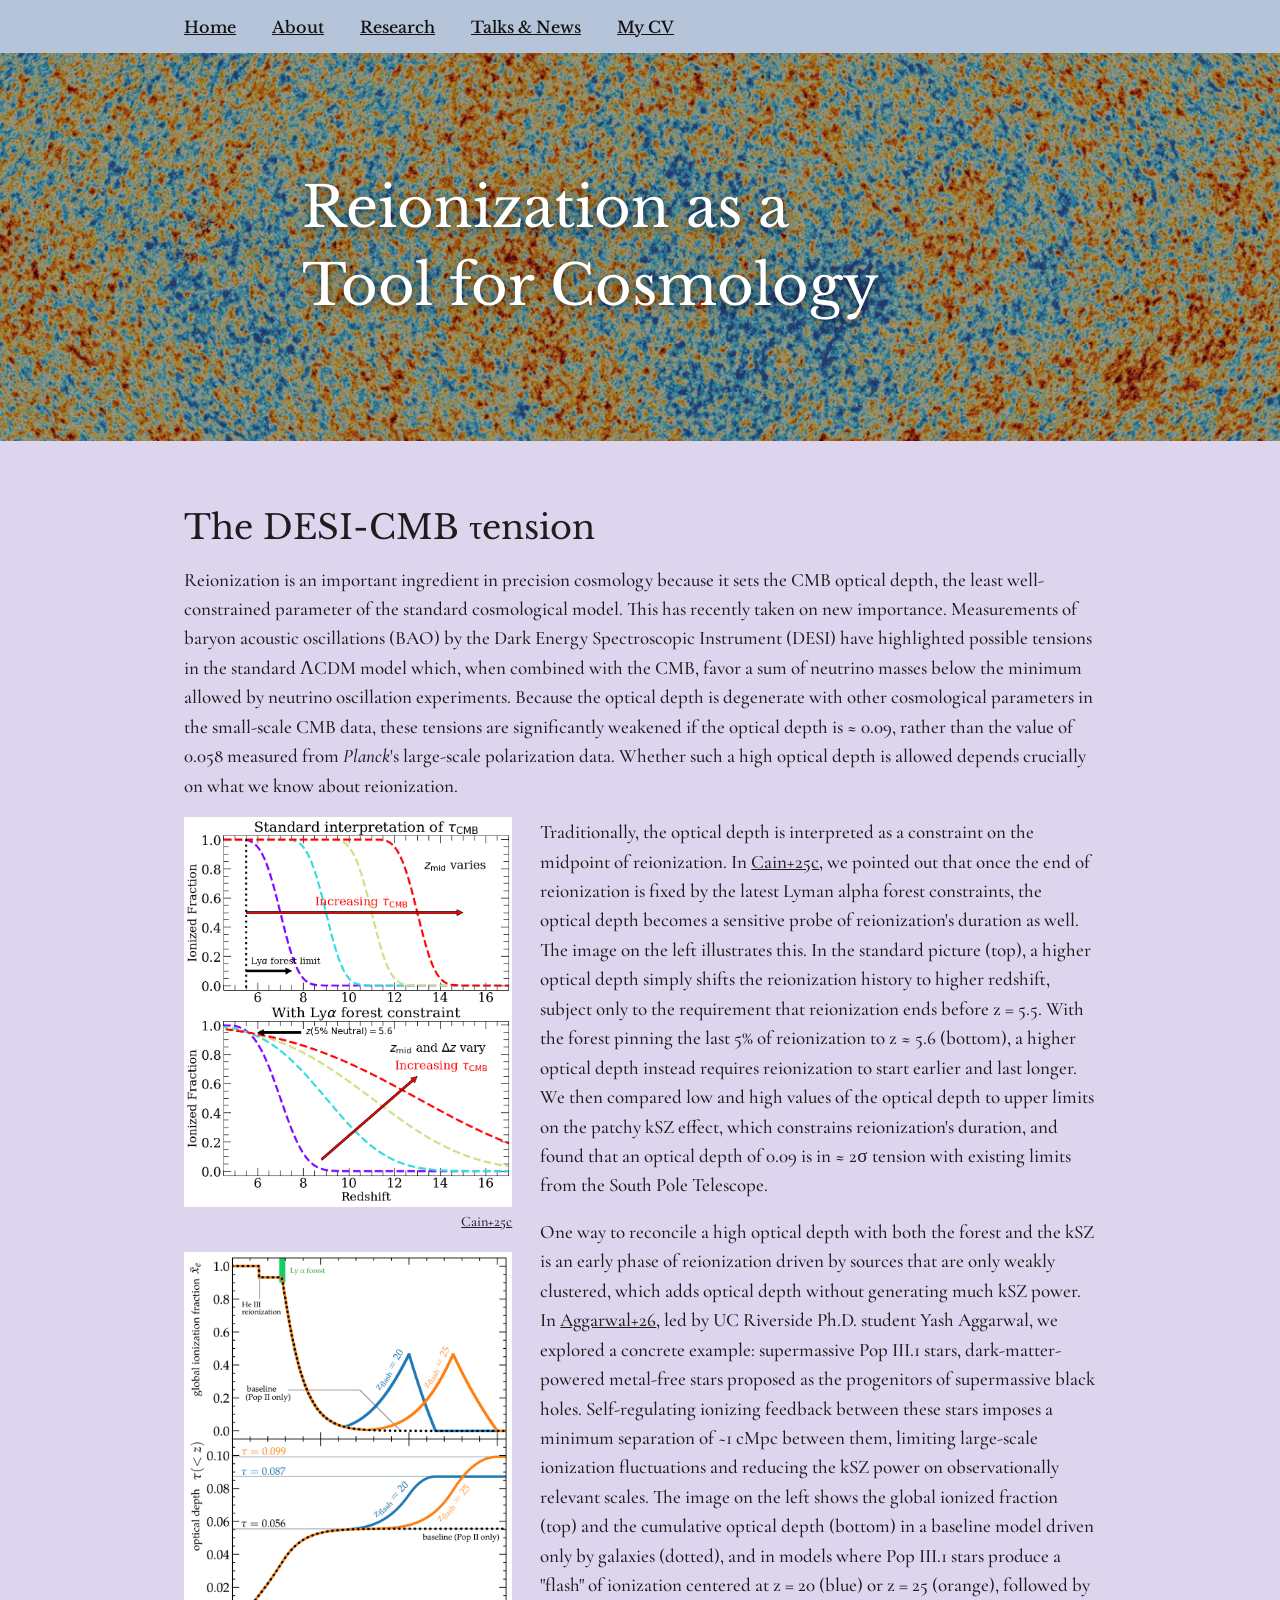
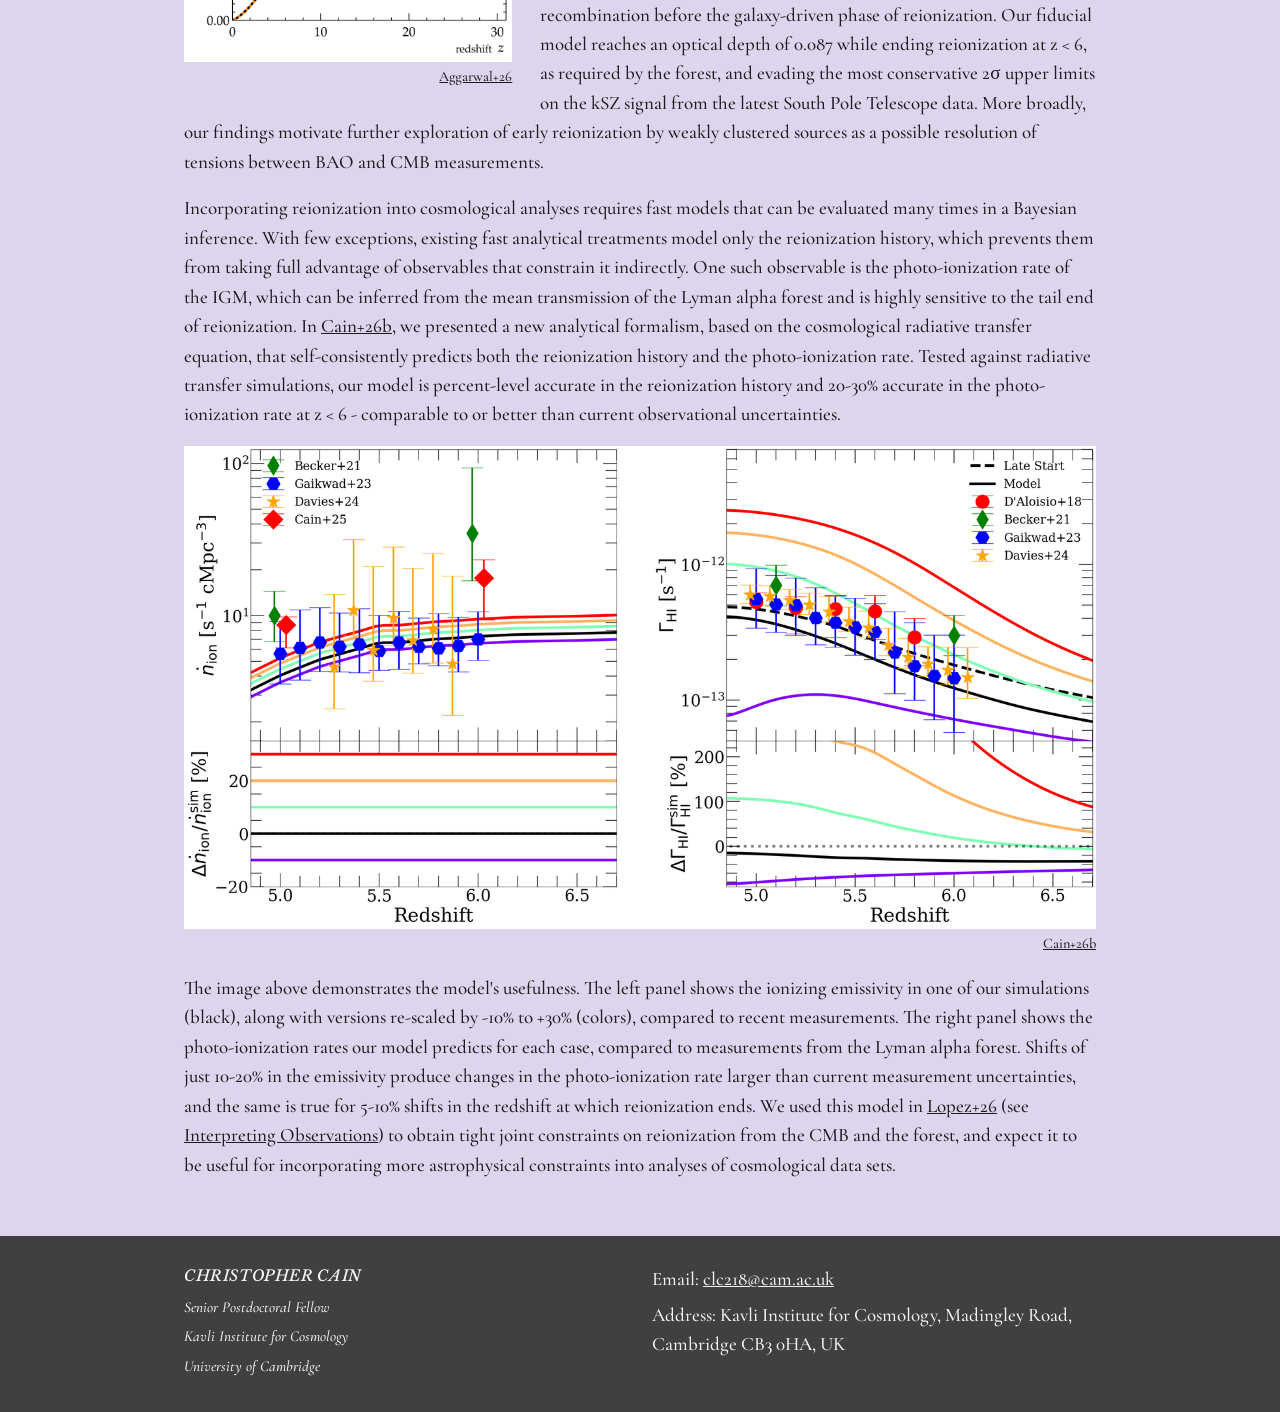
==== cosmology.html @ c652d0ea "Move cosmology research to its own page Adds cosmology.html ("Reionization as a Tool for Cosmology")" ====
<!doctype html>
<html lang="en">
<head>
  <meta charset="utf-8">
  <meta name="viewport" content="width=device-width, initial-scale=1">
  <title>Reionization and Cosmology | Christopher Cain</title>
  <meta name="description" content="Reionization as a tool for cosmology: the CMB optical depth, the DESI-CMB tension, and fast models of reionization for cosmological inference.">
  <link rel="preconnect" href="https://fonts.googleapis.com">
  <link rel="preconnect" href="https://fonts.gstatic.com" crossorigin>
  <link href="https://fonts.googleapis.com/css2?family=Cormorant+Garamond:ital,wght@0,400;0,500;0,700;1,400;1,500&family=Libre+Baskerville:ital@0;1&display=swap" rel="stylesheet">
  <link rel="stylesheet" href="css/style.css">
</head>
<body>

  <!-- ===== Menu bar (same on every page; edit all four files if you change it) ===== -->
  <nav class="site-nav">
    <ul>
      <li><a href="index.html">Home</a></li>
      <li><a href="index.html#about">About</a></li>
      <li><a href="index.html#research">Research</a></li>
      <li><a href="index.html#talks">Talks &amp; News</a></li>
      <li><a href="files/CV.pdf">My CV</a></li>
    </ul>
  </nav>

  <header class="banner dark banner-cosmo">
    <div class="container">
      <h1>Reionization as a<br> Tool for Cosmology</h1>
    </div>
  </header>

  <main class="bg-cosmo">

    <section>
      <div class="container">
        <h1>The DESI-CMB &tau;ension</h1>
        <p>Reionization is an important ingredient in precision cosmology because it sets the CMB optical depth, the least well-constrained parameter of the standard cosmological model. This has recently taken on new importance. Measurements of baryon acoustic oscillations (BAO) by the Dark Energy Spectroscopic Instrument (DESI) have highlighted possible tensions in the standard &Lambda;CDM model which, when combined with the CMB, favor a sum of neutrino masses below the minimum allowed by neutrino oscillation experiments. Because the optical depth is degenerate with other cosmological parameters in the small-scale CMB data, these tensions are significantly weakened if the optical depth is &approx; 0.09, rather than the value of 0.058 measured from <i>Planck</i>'s large-scale polarization data. Whether such a high optical depth is allowed depends crucially on what we know about reionization.</p>
        <figure class="left small" style="clear: left;">
          <a href="images/tau_interpretation_cain25c.png"><img src="images/tau_interpretation_cain25c.png" alt="Illustration of reionization histories with increasing optical depth, with and without a Lyman alpha forest constraint on the end of reionization"></a>
          <figcaption><a href="https://arxiv.org/abs/2505.15899">Cain+25c</a></figcaption>
        </figure>
        <p>Traditionally, the optical depth is interpreted as a constraint on the midpoint of reionization. In <a href="https://arxiv.org/abs/2505.15899">Cain+25c</a>, we pointed out that once the end of reionization is fixed by the latest Lyman alpha forest constraints, the optical depth becomes a sensitive probe of reionization's duration as well. The image on the left illustrates this. In the standard picture (top), a higher optical depth simply shifts the reionization history to higher redshift, subject only to the requirement that reionization ends before z = 5.5. With the forest pinning the last 5% of reionization to z &approx; 5.6 (bottom), a higher optical depth instead requires reionization to start earlier and last longer. We then compared low and high values of the optical depth to upper limits on the patchy kSZ effect, which constrains reionization's duration, and found that an optical depth of 0.09 is in &approx; 2&sigma; tension with existing limits from the South Pole Telescope.</p>

        <figure class="left small" style="clear: left;">
          <a href="images/popIII_flash_history_aggarwal26.png"><img src="images/popIII_flash_history_aggarwal26.png" alt="Reionization histories and cumulative optical depth with and without an early Pop III.1 flash ionization phase"></a>
          <figcaption><a href="https://arxiv.org/abs/2606.19459">Aggarwal+26</a></figcaption>
        </figure>
        <p>One way to reconcile a high optical depth with both the forest and the kSZ is an early phase of reionization driven by sources that are only weakly clustered, which adds optical depth without generating much kSZ power. In <a href="https://arxiv.org/abs/2606.19459">Aggarwal+26</a>, led by UC Riverside Ph.D. student Yash Aggarwal, we explored a concrete example: supermassive Pop III.1 stars, dark-matter-powered metal-free stars proposed as the progenitors of supermassive black holes. Self-regulating ionizing feedback between these stars imposes a minimum separation of ~1 cMpc between them, limiting large-scale ionization fluctuations and reducing the kSZ power on observationally relevant scales. The image on the left shows the global ionized fraction (top) and the cumulative optical depth (bottom) in a baseline model driven only by galaxies (dotted), and in models where Pop III.1 stars produce a "flash" of ionization centered at z = 20 (blue) or z = 25 (orange), followed by recombination before the galaxy-driven phase of reionization. Our fiducial model reaches an optical depth of 0.087 while ending reionization at z &lt; 6, as required by the forest, and evading the most conservative 2&sigma; upper limits on the kSZ signal from the latest South Pole Telescope data. More broadly, our findings motivate further exploration of early reionization by weakly clustered sources as a possible resolution of tensions between BAO and CMB measurements.</p>

        <p style="clear: left;">Incorporating reionization into cosmological analyses requires fast models that can be evaluated many times in a Bayesian inference. With few exceptions, existing fast analytical treatments model only the reionization history, which prevents them from taking full advantage of observables that constrain it indirectly. One such observable is the photo-ionization rate of the IGM, which can be inferred from the mean transmission of the Lyman alpha forest and is highly sensitive to the tail end of reionization. In <a href="https://arxiv.org/abs/2606.19449">Cain+26b</a>, we presented a new analytical formalism, based on the cosmological radiative transfer equation, that self-consistently predicts both the reionization history and the photo-ionization rate. Tested against radiative transfer simulations, our model is percent-level accurate in the reionization history and 20-30% accurate in the photo-ionization rate at z &lt; 6 - comparable to or better than current observational uncertainties.</p>
        <figure class="wide">
          <a href="images/gamma_sensitivity_cain26b.png"><img src="images/gamma_sensitivity_cain26b.png" alt="Ionizing emissivity re-scalings and the corresponding photo-ionization rates predicted by the analytical model, compared to measurements"></a>
          <figcaption><a href="https://arxiv.org/abs/2606.19449">Cain+26b</a></figcaption>
        </figure>
        <p>The image above demonstrates the model's usefulness. The left panel shows the ionizing emissivity in one of our simulations (black), along with versions re-scaled by -10% to +30% (colors), compared to recent measurements. The right panel shows the photo-ionization rates our model predicts for each case, compared to measurements from the Lyman alpha forest. Shifts of just 10-20% in the emissivity produce changes in the photo-ionization rate larger than current measurement uncertainties, and the same is true for 5-10% shifts in the redshift at which reionization ends. We used this model in <a href="https://arxiv.org/abs/2610.28765">Lopez+26</a> (see <a href="interpreting-observations.html">Interpreting Observations</a>) to obtain tight joint constraints on reionization from the CMB and the forest, and expect it to be useful for incorporating more astrophysical constraints into analyses of cosmological data sets.</p>
      </div>
    </section>

  </main>

  <!-- ===== Footer (same on every page) ===== -->
  <footer class="site-footer">
    <div class="container">
      <div class="affil">
        <p class="name">CHRISTOPHER CAIN</p>
        <p>Senior Postdoctoral Fellow</p>
        <p>Kavli Institute for Cosmology</p>
        <p>University of Cambridge</p>
      </div>
      <div>
        <p>Email: <a href="mailto:clc218@cam.ac.uk">clc218@cam.ac.uk</a></p>
        <p>Address: Kavli Institute for Cosmology, Madingley Road, Cambridge CB3 0HA, UK</p>
      </div>
    </div>
  </footer>

</body>
</html>
---- css/style.css ----
/* ==========================================================================
   Christopher Cain — personal website stylesheet
   Colors and fonts approximate the earlier Wix site.
   To change a page's background color, edit the variables just below.
   ========================================================================== */

:root {
  --nav-bg:        #b5c4d8;  /* light blue menu bar */
  --hero-box:      rgba(198, 135, 38, 0.88); /* gold box on home banner */
  --about-bg:      #d5d4d3;  /* grey */
  --research-bg:   #ffcb81;  /* orange */
  --talks-bg:      #ecdb78;  /* yellow */
  --footer-bg:     #404040;  /* dark grey */
  --flexrt-bg:     #cecece;
  --igm-bg:        #e9c58c;
  --obs-bg:        #c8e5f0;
  --cosmo-bg:      #ddd5ee;  /* lavender */

  --text:          #1d1d1d;
  --footer-text:   #f2f2f2;
  --link:          #1d1d1d;
  --link-hover:    #7a3e00;

  --serif-body:    "Cormorant Garamond", Garamond, "Times New Roman", serif;
  --serif-head:    "Libre Baskerville", Baskerville, Georgia, serif;

  --content-width: 960px;
}

* { box-sizing: border-box; }

html { scroll-behavior: smooth; scroll-padding-top: 60px; }

body {
  margin: 0;
  background: #ffffff;
  color: var(--text);
  font-family: var(--serif-body);
  font-size: 19px;
  font-weight: 500;
  line-height: 1.55;
}

img { max-width: 100%; height: auto; display: block; }

a { color: var(--link); }
a:hover { color: var(--link-hover); }

h1, h2, h3, h4 {
  font-family: var(--serif-head);
  font-weight: 400;
  line-height: 1.25;
  margin: 1.2em 0 0.5em;
}
h1 { font-size: 2.1rem; }
h2 { font-size: 1.75rem; }
h3 { font-size: 1.3rem; }

p { margin: 0 0 0.9em; }

/* Centered column that holds the content of every section */
.container {
  max-width: var(--content-width);
  margin: 0 auto;
  padding: 0 24px;
}

section { padding: 24px 0 40px; }
section::after { content: ""; display: table; clear: both; }  /* contain floated figures */

/* ---------- Navigation bar ---------- */
.site-nav {
  position: sticky;
  top: 0;
  z-index: 10;
  background: var(--nav-bg);
}
.site-nav ul {
  list-style: none;
  margin: 0 auto;
  padding: 12px 24px;
  max-width: var(--content-width);
  display: flex;
  flex-wrap: wrap;
  gap: 8px 36px;
}
.site-nav a {
  font-family: var(--serif-head);
  font-size: 1rem;
  color: #111;
}

/* ---------- Home-page banner ---------- */
.hero {
  position: relative;
  min-height: 574px;
  background: #000 url("../images/hero-reionization.jpg") center / cover no-repeat;
  padding: 130px 24px 40px;
  text-align: center;
}
.hero-box {
  max-width: 515px;
  margin: 0 auto;
  padding: 40px 40px 50px;
  border-radius: 4px;
  background: var(--hero-box);
}
.hero-box h1 { margin: 0 0 0.9em; font-size: 2.5rem; }
.hero-box h2 {
  margin: 0 0 0.3em;
  font-size: 1.3rem;
  font-style: italic;
}
.hero-box p {
  margin: 0;
  font-family: var(--serif-head);
  font-style: italic;
  font-size: 0.8rem;
  line-height: 1.6;
}
.image-credit {
  margin: 70px auto 0;
  max-width: 520px;
  font-size: 0.8rem;
  color: #ddd;
}
.image-credit a { color: #ddd; }

/* ---------- Page banners on the research pages ---------- */
/* Heights and title sizes match the Wix banners at a 1400px-wide window.
   Line breaks in the titles are set with <br> in each page's HTML. */
.banner {
  display: flex;
  align-items: center;
  background-color: #000;
  background-position: center;
  background-size: cover;
}
.banner > .container { width: 100%; }
.banner h1 {
  margin: 0;
  padding: 30px 0 30px 82px;
  font-size: 3.5rem;
  line-height: 1.4;
}
.banner.light h1 { color: #111; text-shadow: 0 0 6px #fff, 0 0 16px rgba(255, 255, 255, 0.9); }
.banner.dark h1  { color: #fff; text-shadow: 0 2px 8px rgba(0, 0, 0, 0.6); }

.banner-flexrt {
  min-height: 395px;
  background-color: #fff;
  background-image: url("../images/banner-flexrt.png");
  background-size: auto;  /* full size and centered, as on Wix */
}
.banner-igm {
  min-height: 299px;
  background-image: url("../images/banner-igm.jpg");
  background-size: auto;  /* shown at full size, like Wix, so the filaments look zoomed in */
  text-align: center;
}
.banner-igm h1 { padding-left: 0; line-height: 1.15; margin: 0 auto; }
.banner-obs {
  min-height: 388px;
  background-image: linear-gradient(rgba(0, 0, 0, 0.25), rgba(0, 0, 0, 0.25)), url("../images/jwst.jpg");
}
.banner-obs h1 { padding-left: 118px; }
.banner-cosmo {
  min-height: 388px;
  background-image: linear-gradient(rgba(0, 0, 0, 0.35), rgba(0, 0, 0, 0.35)), url("../images/banner-cosmology.jpg");
}
.banner-cosmo h1 { padding-left: 118px; }

/* ---------- Section background colors ---------- */
.bg-about    { background: var(--about-bg); }
.bg-research { background: var(--research-bg); }
.bg-talks    { background: var(--talks-bg); }
.bg-flexrt   { background: var(--flexrt-bg); }
.bg-igm      { background: var(--igm-bg); }
.bg-obs      { background: var(--obs-bg); }
.bg-cosmo    { background: var(--cosmo-bg); }

/* ---------- About me ---------- */
.about-grid {
  display: grid;
  grid-template-columns: 240px 1fr;
  gap: 28px;
  align-items: start;
}
.about-grid .portrait { width: 240px; }
.about-photo { text-align: center; }
.cv-button {
  display: inline-block;
  margin-top: 18px;
  padding: 8px 40px;
  border: 1px solid #333;
  text-decoration: none;
  font-size: 0.95rem;
}
.cv-button:hover { background: rgba(0, 0, 0, 0.06); }

/* ---------- Figures (float right/left with text wrapping) ---------- */
figure { margin: 0 0 18px; }
figure.right { float: right; width: 45%; margin-left: 28px; }
figure.left  { float: left;  width: 45%; margin-right: 28px; }
figure.wide  { width: 100%; clear: both; }
figure.small { width: 36%; }
.figure-stack { float: left; width: 45%; margin-right: 28px; }
figcaption {
  text-align: right;
  font-size: 0.9rem;
  margin-top: 4px;
}
figure a img { cursor: zoom-in; }

/* Grid of observatory pictures on the home page */
.obs-grid {
  float: right;
  width: 52%;
  margin-left: 28px;
  display: grid;
  grid-template-columns: 1fr 1fr;
  gap: 10px;
}
.obs-grid figure { position: relative; margin: 0; }
.obs-grid figure.span2 { grid-column: span 2; }
.obs-grid img { width: 100%; aspect-ratio: 16 / 9; object-fit: cover; }
.obs-grid figure.span2 img { aspect-ratio: 2.75 / 1; }
.obs-grid .label,
.obs-grid .credit {
  position: absolute;
  color: #fff;
  font-style: italic;
  font-size: 0.75rem;
  text-shadow: 0 1px 3px #000;
}
.obs-grid .label  { top: 4px; left: 8px; }
.obs-grid .credit { bottom: 4px; right: 8px; }

/* Research blurbs on the home page */
.research-item { clear: both; padding-top: 4px; }
.research-item h3 { font-style: italic; font-family: var(--serif-body); font-size: 1.7rem; font-weight: 500; }

/* ---------- Talks table ---------- */
.talks-table {
  width: 100%;
  border-collapse: collapse;
  font-size: 0.95rem;
}
.talks-table th {
  text-align: left;
  font-family: var(--serif-head);
  font-weight: 400;
  padding: 6px 8px;
}
.talks-table td {
  border: 1px solid #333;
  padding: 8px;
  vertical-align: middle;
}
.talks-table td:first-child { white-space: nowrap; }
.table-note { text-align: right; font-size: 0.9rem; margin-top: 6px; }

.news-list { padding-left: 1.3em; font-size: 1.15rem; }
.news-list li { margin-bottom: 0.4em; }

/* ---------- Footer ---------- */
.site-footer {
  background: var(--footer-bg);
  color: var(--footer-text);
  padding: 28px 0;
}
.site-footer .container {
  display: grid;
  grid-template-columns: 1fr 1fr;
  gap: 24px;
}
.site-footer a { color: var(--footer-text); }
.site-footer .name {
  font-family: var(--serif-head);
  font-style: italic;
  letter-spacing: 0.04em;
  margin: 0 0 8px;
}
.site-footer p { margin: 0 0 6px; }
.site-footer .affil p { font-style: italic; font-size: 0.95rem; }

/* ---------- Phones and narrow screens ---------- */
@media (max-width: 720px) {
  body { font-size: 18px; }
  .site-nav ul { gap: 6px 20px; justify-content: center; }
  .hero { min-height: 0; padding-top: 50px; }
  .hero-box { padding: 28px 24px 32px; }
  .hero-box h1 { font-size: 2.2rem; }
  .image-credit { margin-top: 40px; }
  .banner-flexrt, .banner-igm, .banner-obs, .banner-cosmo { min-height: 220px; }
  .banner h1, .banner-obs h1, .banner-cosmo h1 { font-size: 2rem; padding-left: 0; }
  .about-grid { grid-template-columns: 1fr; }
  .about-grid .portrait { margin: 0 auto; }
  figure.right, figure.left, figure.small, .figure-stack, .obs-grid {
    float: none;
    width: 100%;
    margin-left: 0;
    margin-right: 0;
  }
  .obs-grid { margin-bottom: 18px; }
  .talks-table, .talks-table tbody, .talks-table tr, .talks-table td { display: block; width: 100%; }
  .talks-table thead { display: none; }
  .talks-table tr { border: 1px solid #333; margin-bottom: 10px; }
  .talks-table td { border: none; padding: 4px 10px; }
  .talks-table td:first-child { font-weight: 700; padding-top: 8px; }
  .site-footer .container { grid-template-columns: 1fr; }
}
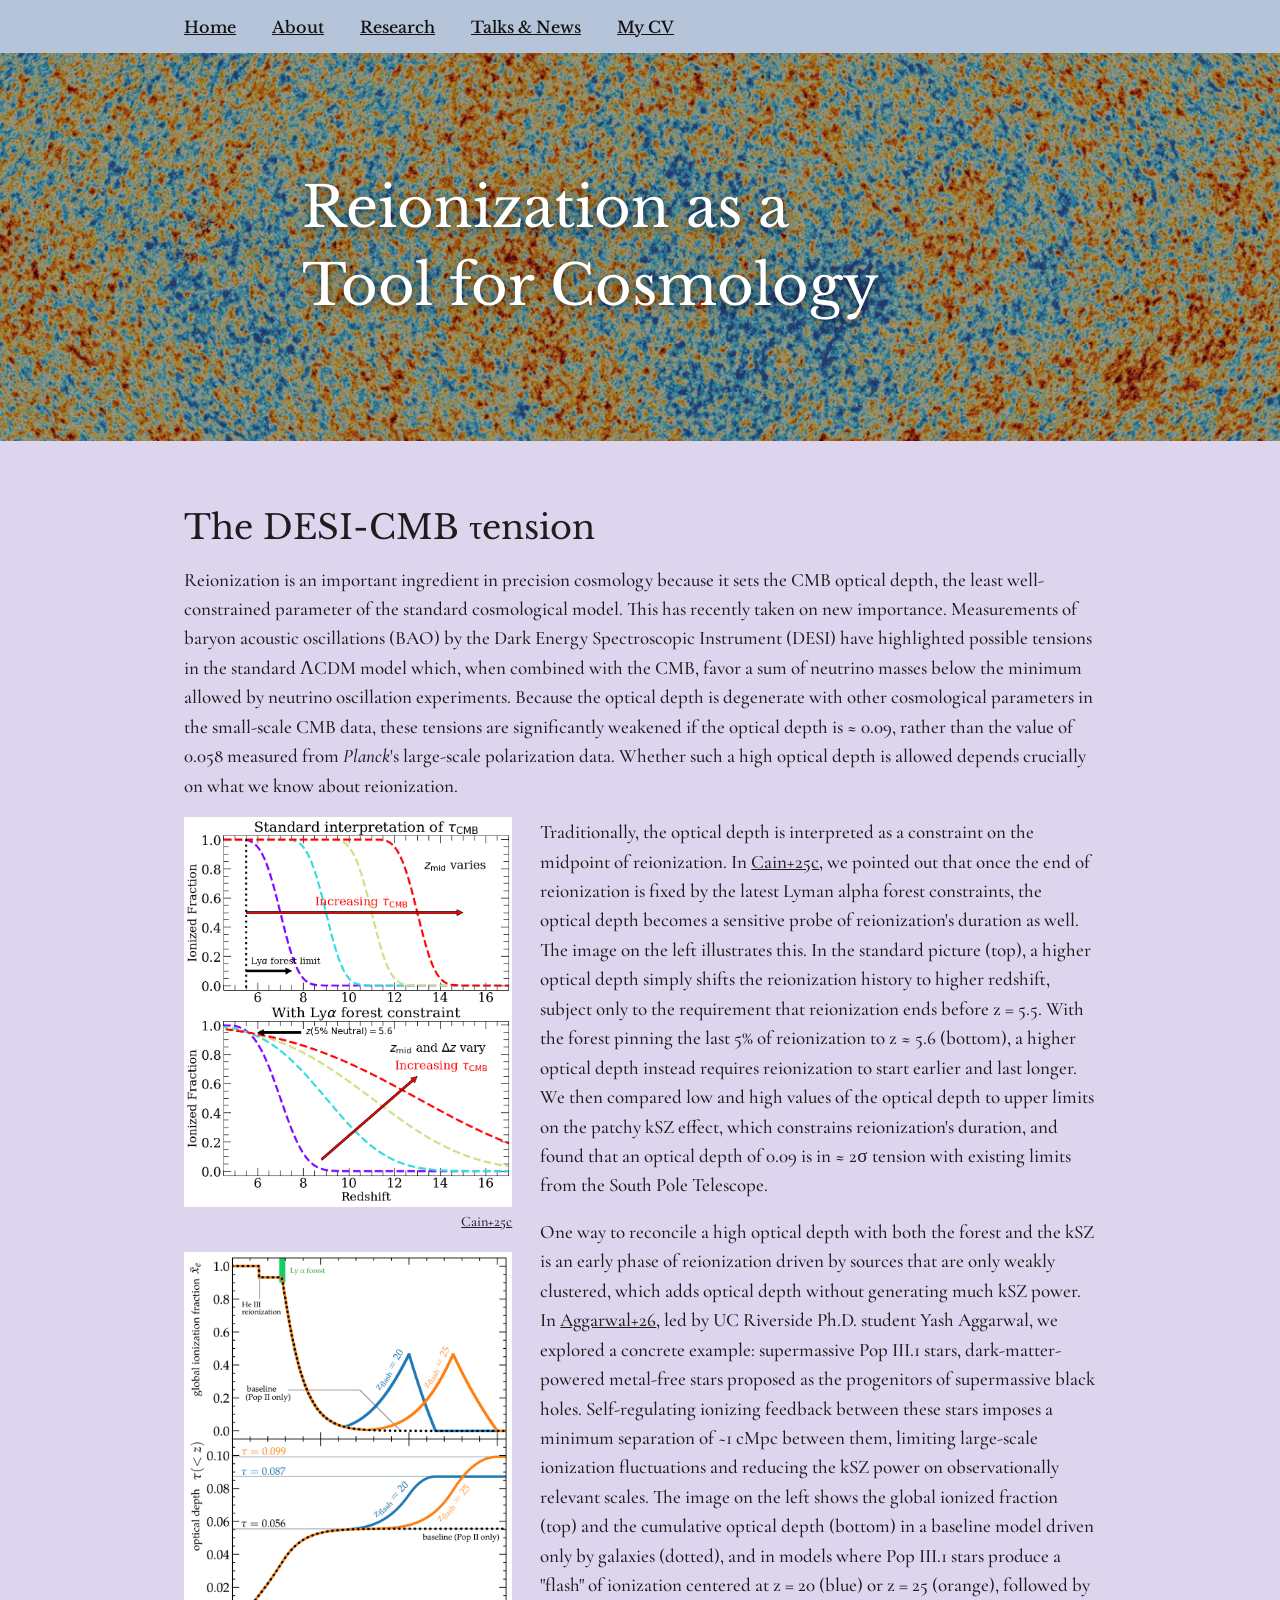
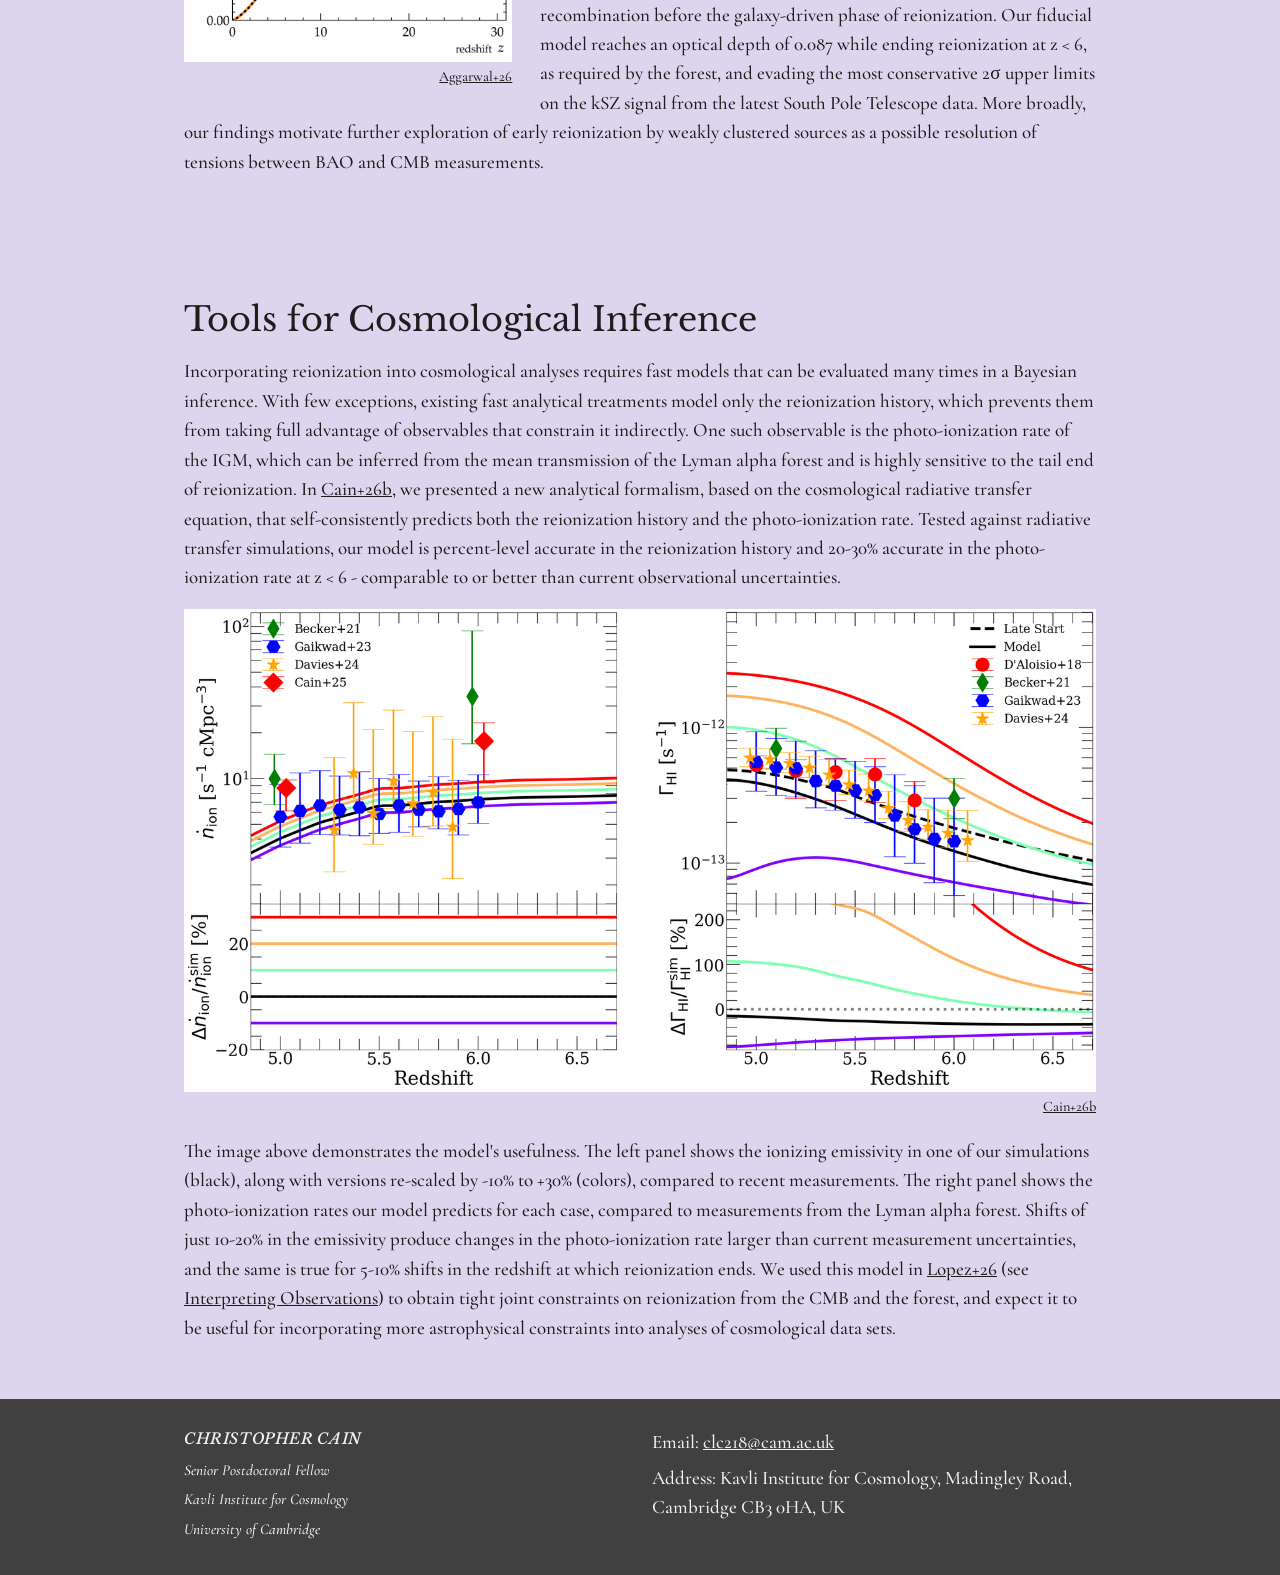
==== commit a40adb09: "Use DESI and universe-composition images for the cosmology entry; split out inference section Replac" ====
--- a/cosmology.html
+++ b/cosmology.html
@@ -46,8 +46,13 @@
           <figcaption><a href="https://arxiv.org/abs/2606.19459">Aggarwal+26</a></figcaption>
         </figure>
         <p>One way to reconcile a high optical depth with both the forest and the kSZ is an early phase of reionization driven by sources that are only weakly clustered, which adds optical depth without generating much kSZ power. In <a href="https://arxiv.org/abs/2606.19459">Aggarwal+26</a>, led by UC Riverside Ph.D. student Yash Aggarwal, we explored a concrete example: supermassive Pop III.1 stars, dark-matter-powered metal-free stars proposed as the progenitors of supermassive black holes. Self-regulating ionizing feedback between these stars imposes a minimum separation of ~1 cMpc between them, limiting large-scale ionization fluctuations and reducing the kSZ power on observationally relevant scales. The image on the left shows the global ionized fraction (top) and the cumulative optical depth (bottom) in a baseline model driven only by galaxies (dotted), and in models where Pop III.1 stars produce a "flash" of ionization centered at z = 20 (blue) or z = 25 (orange), followed by recombination before the galaxy-driven phase of reionization. Our fiducial model reaches an optical depth of 0.087 while ending reionization at z &lt; 6, as required by the forest, and evading the most conservative 2&sigma; upper limits on the kSZ signal from the latest South Pole Telescope data. More broadly, our findings motivate further exploration of early reionization by weakly clustered sources as a possible resolution of tensions between BAO and CMB measurements.</p>
+      </div>
+    </section>
 
-        <p style="clear: left;">Incorporating reionization into cosmological analyses requires fast models that can be evaluated many times in a Bayesian inference. With few exceptions, existing fast analytical treatments model only the reionization history, which prevents them from taking full advantage of observables that constrain it indirectly. One such observable is the photo-ionization rate of the IGM, which can be inferred from the mean transmission of the Lyman alpha forest and is highly sensitive to the tail end of reionization. In <a href="https://arxiv.org/abs/2606.19449">Cain+26b</a>, we presented a new analytical formalism, based on the cosmological radiative transfer equation, that self-consistently predicts both the reionization history and the photo-ionization rate. Tested against radiative transfer simulations, our model is percent-level accurate in the reionization history and 20-30% accurate in the photo-ionization rate at z &lt; 6 - comparable to or better than current observational uncertainties.</p>
+    <section id="inference">
+      <div class="container">
+        <h1>Tools for Cosmological Inference</h1>
+        <p>Incorporating reionization into cosmological analyses requires fast models that can be evaluated many times in a Bayesian inference. With few exceptions, existing fast analytical treatments model only the reionization history, which prevents them from taking full advantage of observables that constrain it indirectly. One such observable is the photo-ionization rate of the IGM, which can be inferred from the mean transmission of the Lyman alpha forest and is highly sensitive to the tail end of reionization. In <a href="https://arxiv.org/abs/2606.19449">Cain+26b</a>, we presented a new analytical formalism, based on the cosmological radiative transfer equation, that self-consistently predicts both the reionization history and the photo-ionization rate. Tested against radiative transfer simulations, our model is percent-level accurate in the reionization history and 20-30% accurate in the photo-ionization rate at z &lt; 6 - comparable to or better than current observational uncertainties.</p>
         <figure class="wide">
           <a href="images/gamma_sensitivity_cain26b.png"><img src="images/gamma_sensitivity_cain26b.png" alt="Ionizing emissivity re-scalings and the corresponding photo-ionization rates predicted by the analytical model, compared to measurements"></a>
           <figcaption><a href="https://arxiv.org/abs/2606.19449">Cain+26b</a></figcaption>
@@ -55,6 +60,7 @@
         <p>The image above demonstrates the model's usefulness. The left panel shows the ionizing emissivity in one of our simulations (black), along with versions re-scaled by -10% to +30% (colors), compared to recent measurements. The right panel shows the photo-ionization rates our model predicts for each case, compared to measurements from the Lyman alpha forest. Shifts of just 10-20% in the emissivity produce changes in the photo-ionization rate larger than current measurement uncertainties, and the same is true for 5-10% shifts in the redshift at which reionization ends. We used this model in <a href="https://arxiv.org/abs/2610.28765">Lopez+26</a> (see <a href="interpreting-observations.html">Interpreting Observations</a>) to obtain tight joint constraints on reionization from the CMB and the forest, and expect it to be useful for incorporating more astrophysical constraints into analyses of cosmological data sets.</p>
       </div>
     </section>
+
 
   </main>
 
--- a/css/style.css
+++ b/css/style.css
@@ -225,6 +225,9 @@
 .obs-grid figure.span2 { grid-column: span 2; }
 .obs-grid img { width: 100%; aspect-ratio: 16 / 9; object-fit: cover; }
 .obs-grid figure.span2 img { aspect-ratio: 2.75 / 1; }
+/* Single-column variant: images stacked at their natural shapes */
+.obs-grid.stack { width: 40%; grid-template-columns: 1fr; }
+.obs-grid.stack img { aspect-ratio: auto; object-fit: initial; }
 .obs-grid .label,
 .obs-grid .credit {
   position: absolute;
@@ -296,7 +299,7 @@
   .banner h1, .banner-obs h1, .banner-cosmo h1 { font-size: 2rem; padding-left: 0; }
   .about-grid { grid-template-columns: 1fr; }
   .about-grid .portrait { margin: 0 auto; }
-  figure.right, figure.left, figure.small, .figure-stack, .obs-grid {
+  figure.right, figure.left, figure.small, .figure-stack, .obs-grid, .obs-grid.stack {
     float: none;
     width: 100%;
     margin-left: 0;
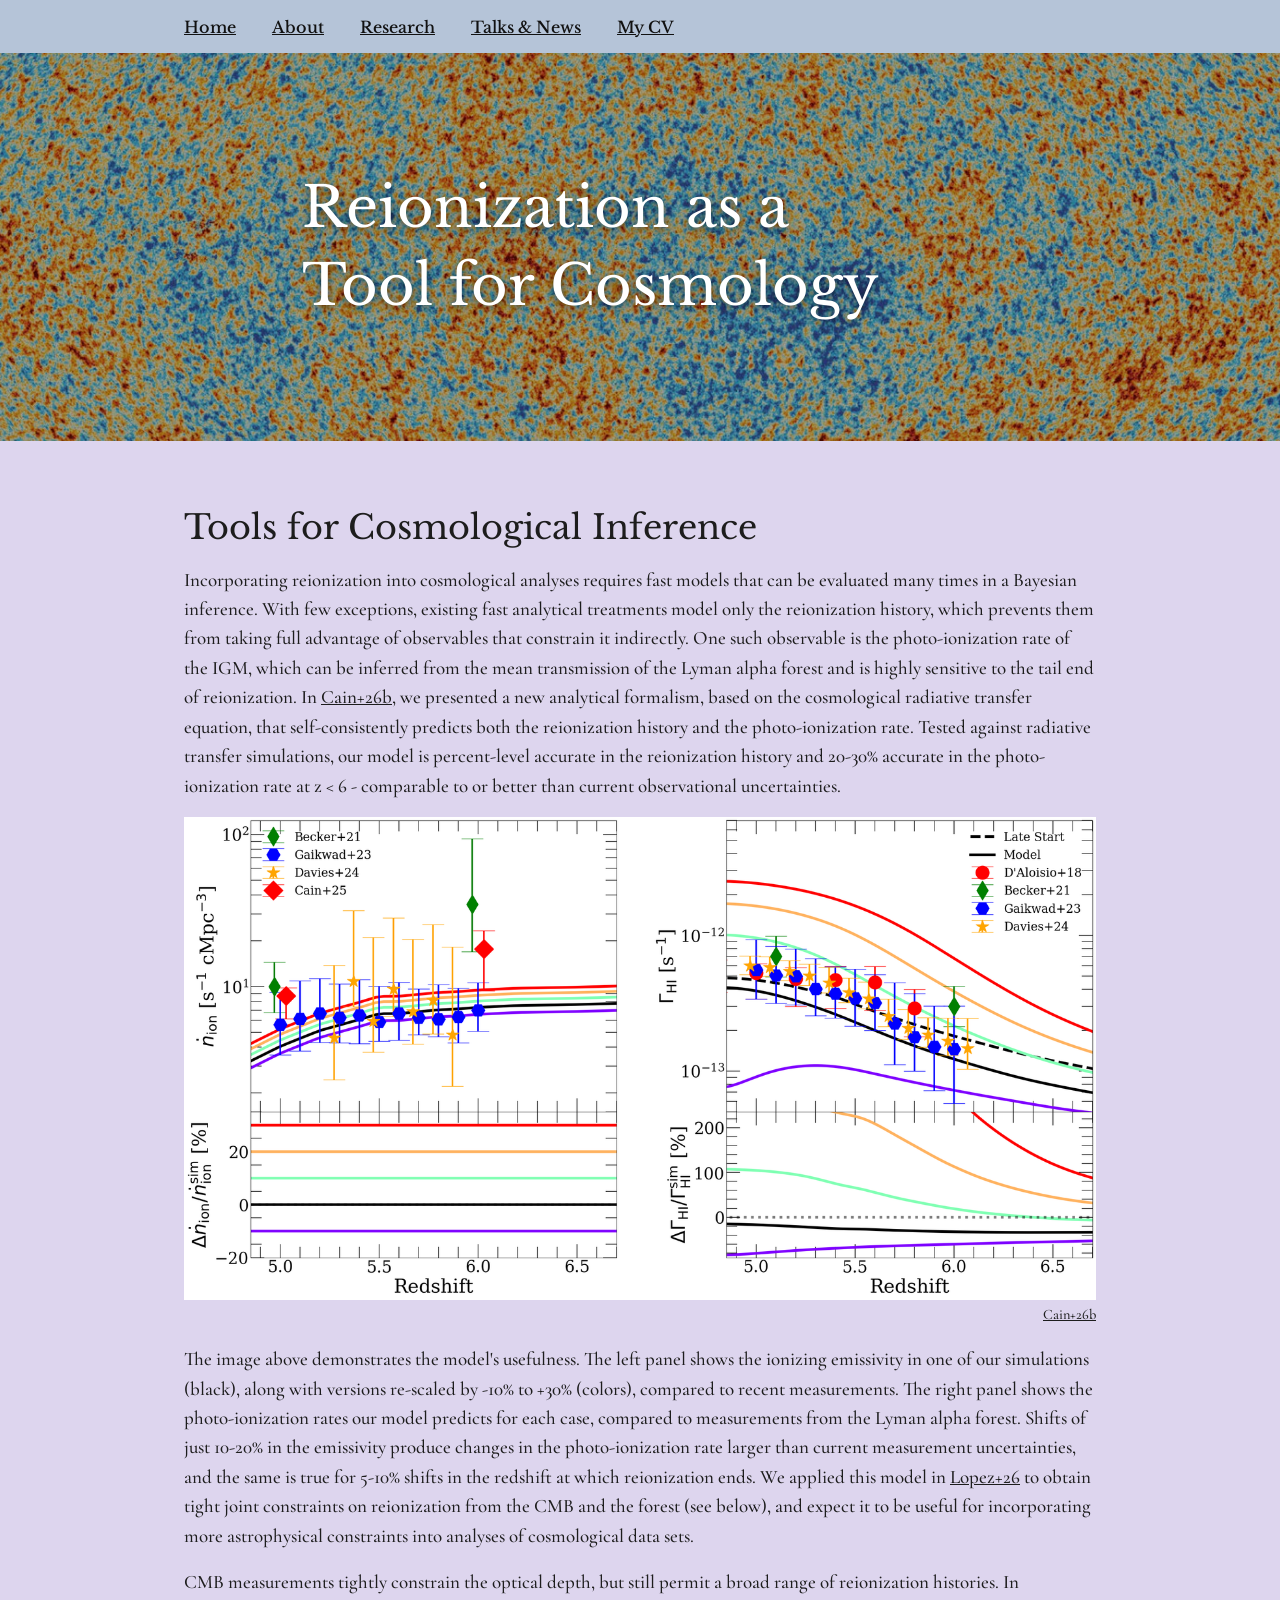
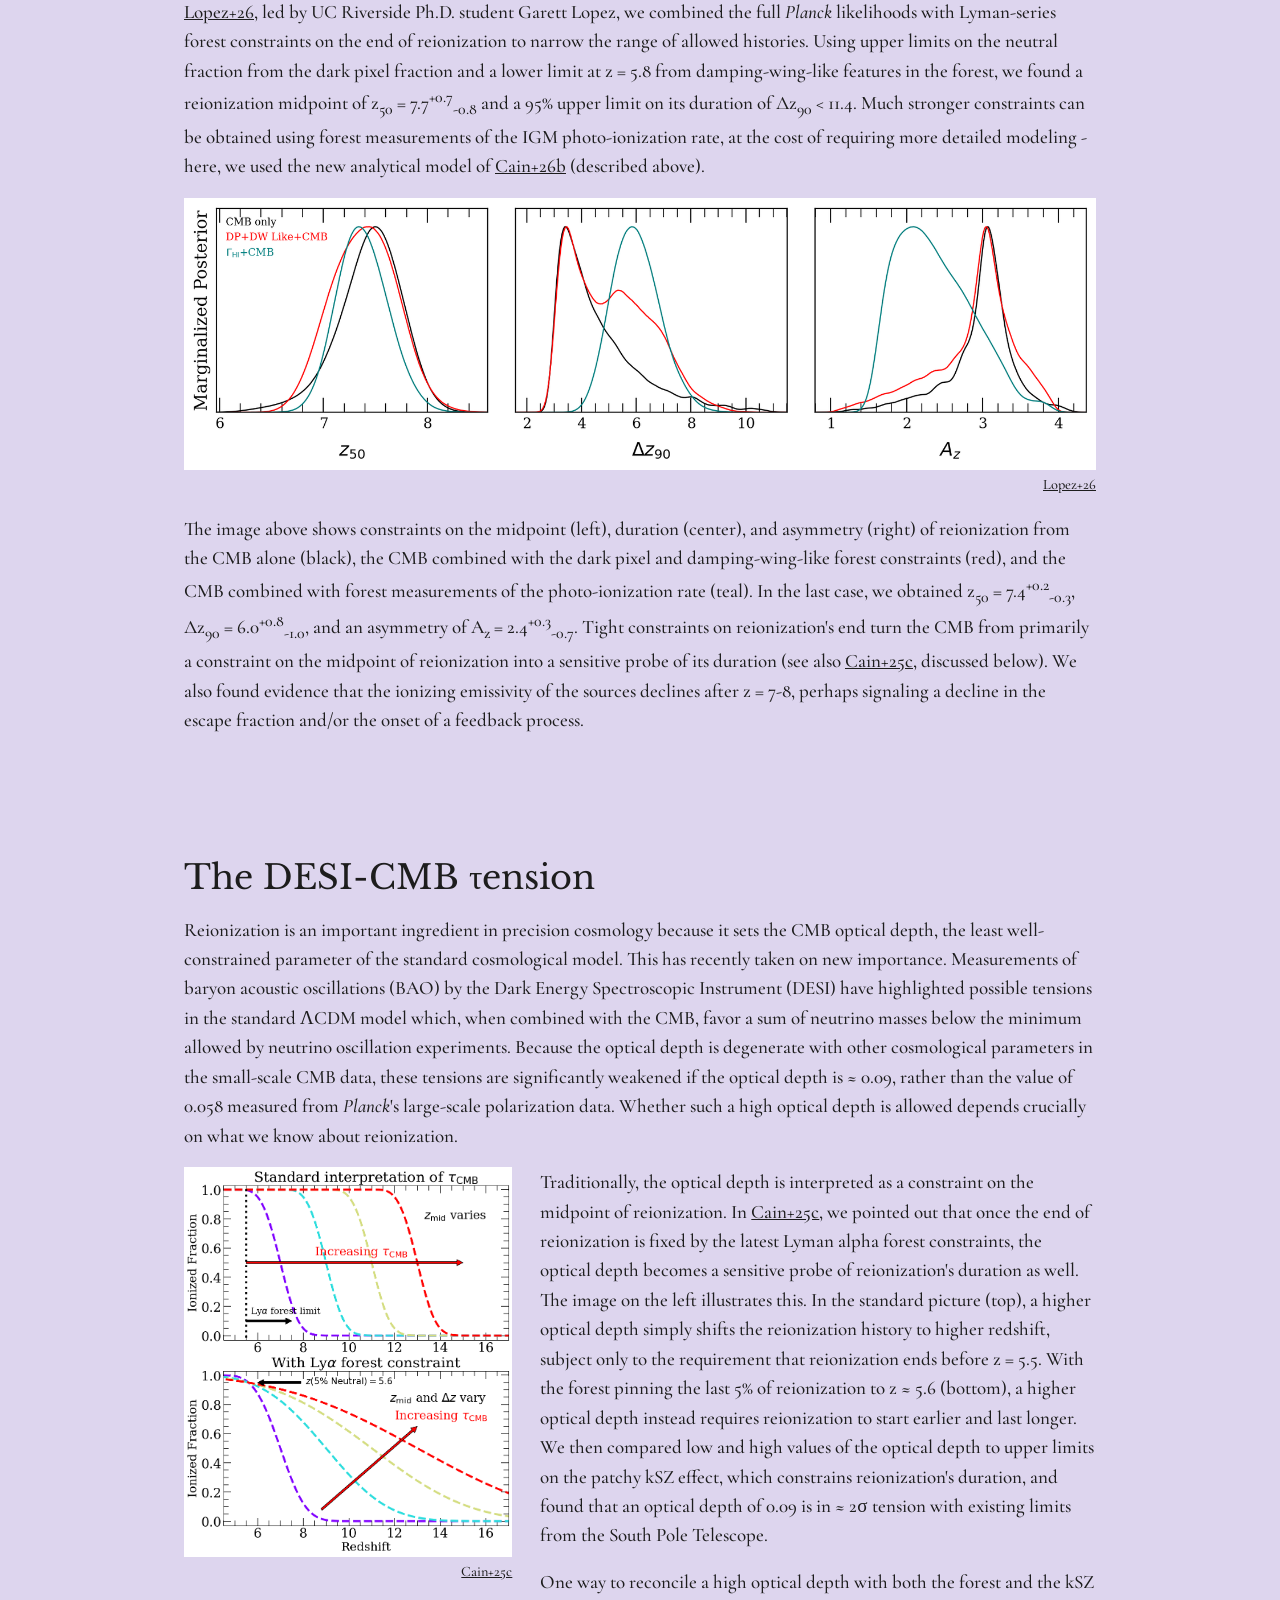
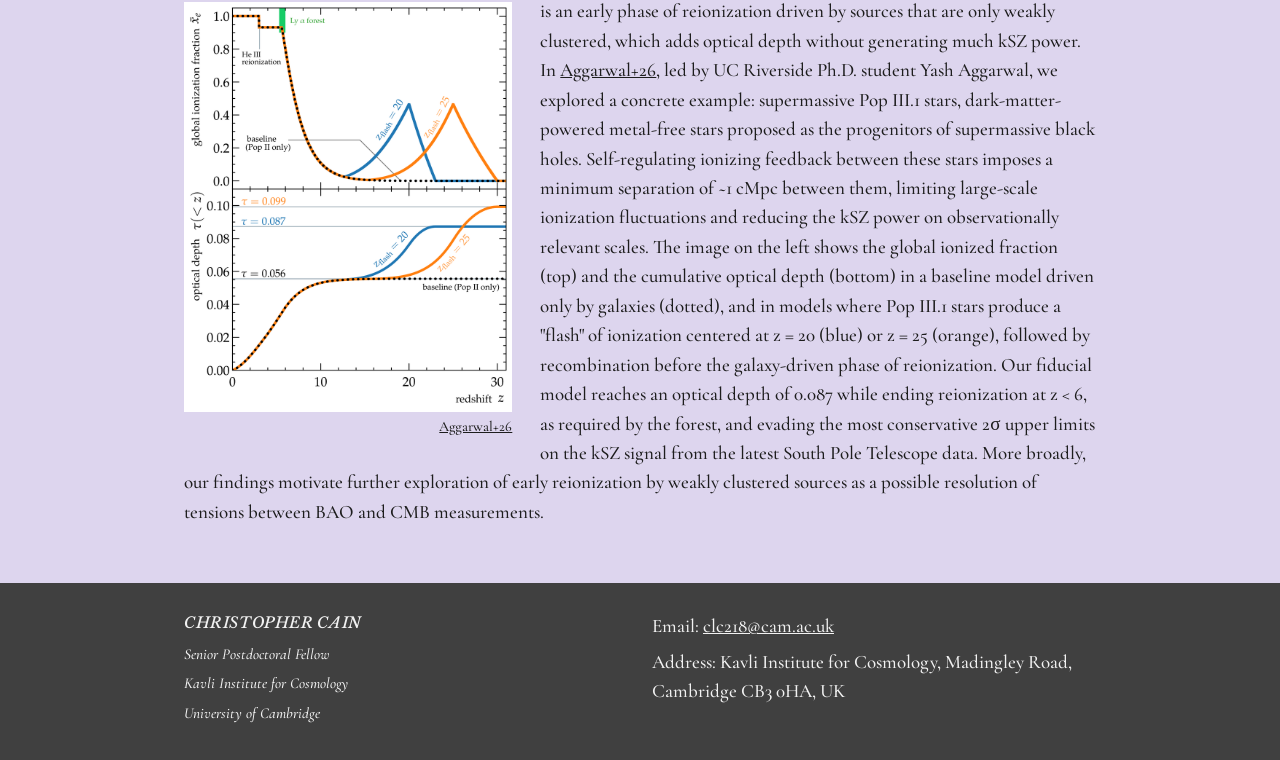
==== commit 6a635a0e: "Move Lopez+26 into Tools for Cosmological Inference Lopez+26 now follows Cain+26b (whose model it ap" ====
--- a/cosmology.html
+++ b/cosmology.html
@@ -31,6 +31,25 @@
 
   <main class="bg-cosmo">
 
+    <section id="inference">
+      <div class="container">
+        <h1>Tools for Cosmological Inference</h1>
+        <p>Incorporating reionization into cosmological analyses requires fast models that can be evaluated many times in a Bayesian inference. With few exceptions, existing fast analytical treatments model only the reionization history, which prevents them from taking full advantage of observables that constrain it indirectly. One such observable is the photo-ionization rate of the IGM, which can be inferred from the mean transmission of the Lyman alpha forest and is highly sensitive to the tail end of reionization. In <a href="https://arxiv.org/abs/2606.19449">Cain+26b</a>, we presented a new analytical formalism, based on the cosmological radiative transfer equation, that self-consistently predicts both the reionization history and the photo-ionization rate. Tested against radiative transfer simulations, our model is percent-level accurate in the reionization history and 20-30% accurate in the photo-ionization rate at z &lt; 6 - comparable to or better than current observational uncertainties.</p>
+        <figure class="wide">
+          <a href="images/gamma_sensitivity_cain26b.png"><img src="images/gamma_sensitivity_cain26b.png" alt="Ionizing emissivity re-scalings and the corresponding photo-ionization rates predicted by the analytical model, compared to measurements"></a>
+          <figcaption><a href="https://arxiv.org/abs/2606.19449">Cain+26b</a></figcaption>
+        </figure>
+        <p>The image above demonstrates the model's usefulness. The left panel shows the ionizing emissivity in one of our simulations (black), along with versions re-scaled by -10% to +30% (colors), compared to recent measurements. The right panel shows the photo-ionization rates our model predicts for each case, compared to measurements from the Lyman alpha forest. Shifts of just 10-20% in the emissivity produce changes in the photo-ionization rate larger than current measurement uncertainties, and the same is true for 5-10% shifts in the redshift at which reionization ends. We applied this model in <a href="https://arxiv.org/abs/2610.28765">Lopez+26</a> to obtain tight joint constraints on reionization from the CMB and the forest (see below), and expect it to be useful for incorporating more astrophysical constraints into analyses of cosmological data sets.</p>
+
+        <p>CMB measurements tightly constrain the optical depth, but still permit a broad range of reionization histories. In <a href="https://arxiv.org/abs/2610.28765">Lopez+26</a>, led by UC Riverside Ph.D. student Garett Lopez, we combined the full <i>Planck</i> likelihoods with Lyman-series forest constraints on the end of reionization to narrow the range of allowed histories. Using upper limits on the neutral fraction from the dark pixel fraction and a lower limit at z = 5.8 from damping-wing-like features in the forest, we found a reionization midpoint of z<sub>50</sub> = 7.7<sup>+0.7</sup><sub>-0.8</sub> and a 95% upper limit on its duration of &Delta;z<sub>90</sub> &lt; 11.4. Much stronger constraints can be obtained using forest measurements of the IGM photo-ionization rate, at the cost of requiring more detailed modeling - here, we used the new analytical model of <a href="https://arxiv.org/abs/2606.19449">Cain+26b</a> (described above).</p>
+        <figure class="wide">
+          <a href="images/cmb_forest_reion_constraints_lopez26.png"><img src="images/cmb_forest_reion_constraints_lopez26.png" alt="Posterior distributions of the midpoint, duration, and asymmetry of reionization from CMB-only and joint CMB-forest analyses"></a>
+          <figcaption><a href="https://arxiv.org/abs/2610.28765">Lopez+26</a></figcaption>
+        </figure>
+        <p>The image above shows constraints on the midpoint (left), duration (center), and asymmetry (right) of reionization from the CMB alone (black), the CMB combined with the dark pixel and damping-wing-like forest constraints (red), and the CMB combined with forest measurements of the photo-ionization rate (teal). In the last case, we obtained z<sub>50</sub> = 7.4<sup>+0.2</sup><sub>-0.3</sub>, &Delta;z<sub>90</sub> = 6.0<sup>+0.8</sup><sub>-1.0</sub>, and an asymmetry of A<sub>z</sub> = 2.4<sup>+0.3</sup><sub>-0.7</sub>. Tight constraints on reionization's end turn the CMB from primarily a constraint on the midpoint of reionization into a sensitive probe of its duration (see also <a href="https://arxiv.org/abs/2505.15899">Cain+25c</a>, discussed below). We also found evidence that the ionizing emissivity of the sources declines after z = 7-8, perhaps signaling a decline in the escape fraction and/or the onset of a feedback process.</p>
+      </div>
+    </section>
+
     <section>
       <div class="container">
         <h1>The DESI-CMB &tau;ension</h1>
@@ -48,19 +67,6 @@
         <p>One way to reconcile a high optical depth with both the forest and the kSZ is an early phase of reionization driven by sources that are only weakly clustered, which adds optical depth without generating much kSZ power. In <a href="https://arxiv.org/abs/2606.19459">Aggarwal+26</a>, led by UC Riverside Ph.D. student Yash Aggarwal, we explored a concrete example: supermassive Pop III.1 stars, dark-matter-powered metal-free stars proposed as the progenitors of supermassive black holes. Self-regulating ionizing feedback between these stars imposes a minimum separation of ~1 cMpc between them, limiting large-scale ionization fluctuations and reducing the kSZ power on observationally relevant scales. The image on the left shows the global ionized fraction (top) and the cumulative optical depth (bottom) in a baseline model driven only by galaxies (dotted), and in models where Pop III.1 stars produce a "flash" of ionization centered at z = 20 (blue) or z = 25 (orange), followed by recombination before the galaxy-driven phase of reionization. Our fiducial model reaches an optical depth of 0.087 while ending reionization at z &lt; 6, as required by the forest, and evading the most conservative 2&sigma; upper limits on the kSZ signal from the latest South Pole Telescope data. More broadly, our findings motivate further exploration of early reionization by weakly clustered sources as a possible resolution of tensions between BAO and CMB measurements.</p>
       </div>
     </section>
-
-    <section id="inference">
-      <div class="container">
-        <h1>Tools for Cosmological Inference</h1>
-        <p>Incorporating reionization into cosmological analyses requires fast models that can be evaluated many times in a Bayesian inference. With few exceptions, existing fast analytical treatments model only the reionization history, which prevents them from taking full advantage of observables that constrain it indirectly. One such observable is the photo-ionization rate of the IGM, which can be inferred from the mean transmission of the Lyman alpha forest and is highly sensitive to the tail end of reionization. In <a href="https://arxiv.org/abs/2606.19449">Cain+26b</a>, we presented a new analytical formalism, based on the cosmological radiative transfer equation, that self-consistently predicts both the reionization history and the photo-ionization rate. Tested against radiative transfer simulations, our model is percent-level accurate in the reionization history and 20-30% accurate in the photo-ionization rate at z &lt; 6 - comparable to or better than current observational uncertainties.</p>
-        <figure class="wide">
-          <a href="images/gamma_sensitivity_cain26b.png"><img src="images/gamma_sensitivity_cain26b.png" alt="Ionizing emissivity re-scalings and the corresponding photo-ionization rates predicted by the analytical model, compared to measurements"></a>
-          <figcaption><a href="https://arxiv.org/abs/2606.19449">Cain+26b</a></figcaption>
-        </figure>
-        <p>The image above demonstrates the model's usefulness. The left panel shows the ionizing emissivity in one of our simulations (black), along with versions re-scaled by -10% to +30% (colors), compared to recent measurements. The right panel shows the photo-ionization rates our model predicts for each case, compared to measurements from the Lyman alpha forest. Shifts of just 10-20% in the emissivity produce changes in the photo-ionization rate larger than current measurement uncertainties, and the same is true for 5-10% shifts in the redshift at which reionization ends. We used this model in <a href="https://arxiv.org/abs/2610.28765">Lopez+26</a> (see <a href="interpreting-observations.html">Interpreting Observations</a>) to obtain tight joint constraints on reionization from the CMB and the forest, and expect it to be useful for incorporating more astrophysical constraints into analyses of cosmological data sets.</p>
-      </div>
-    </section>
-
 
   </main>
 
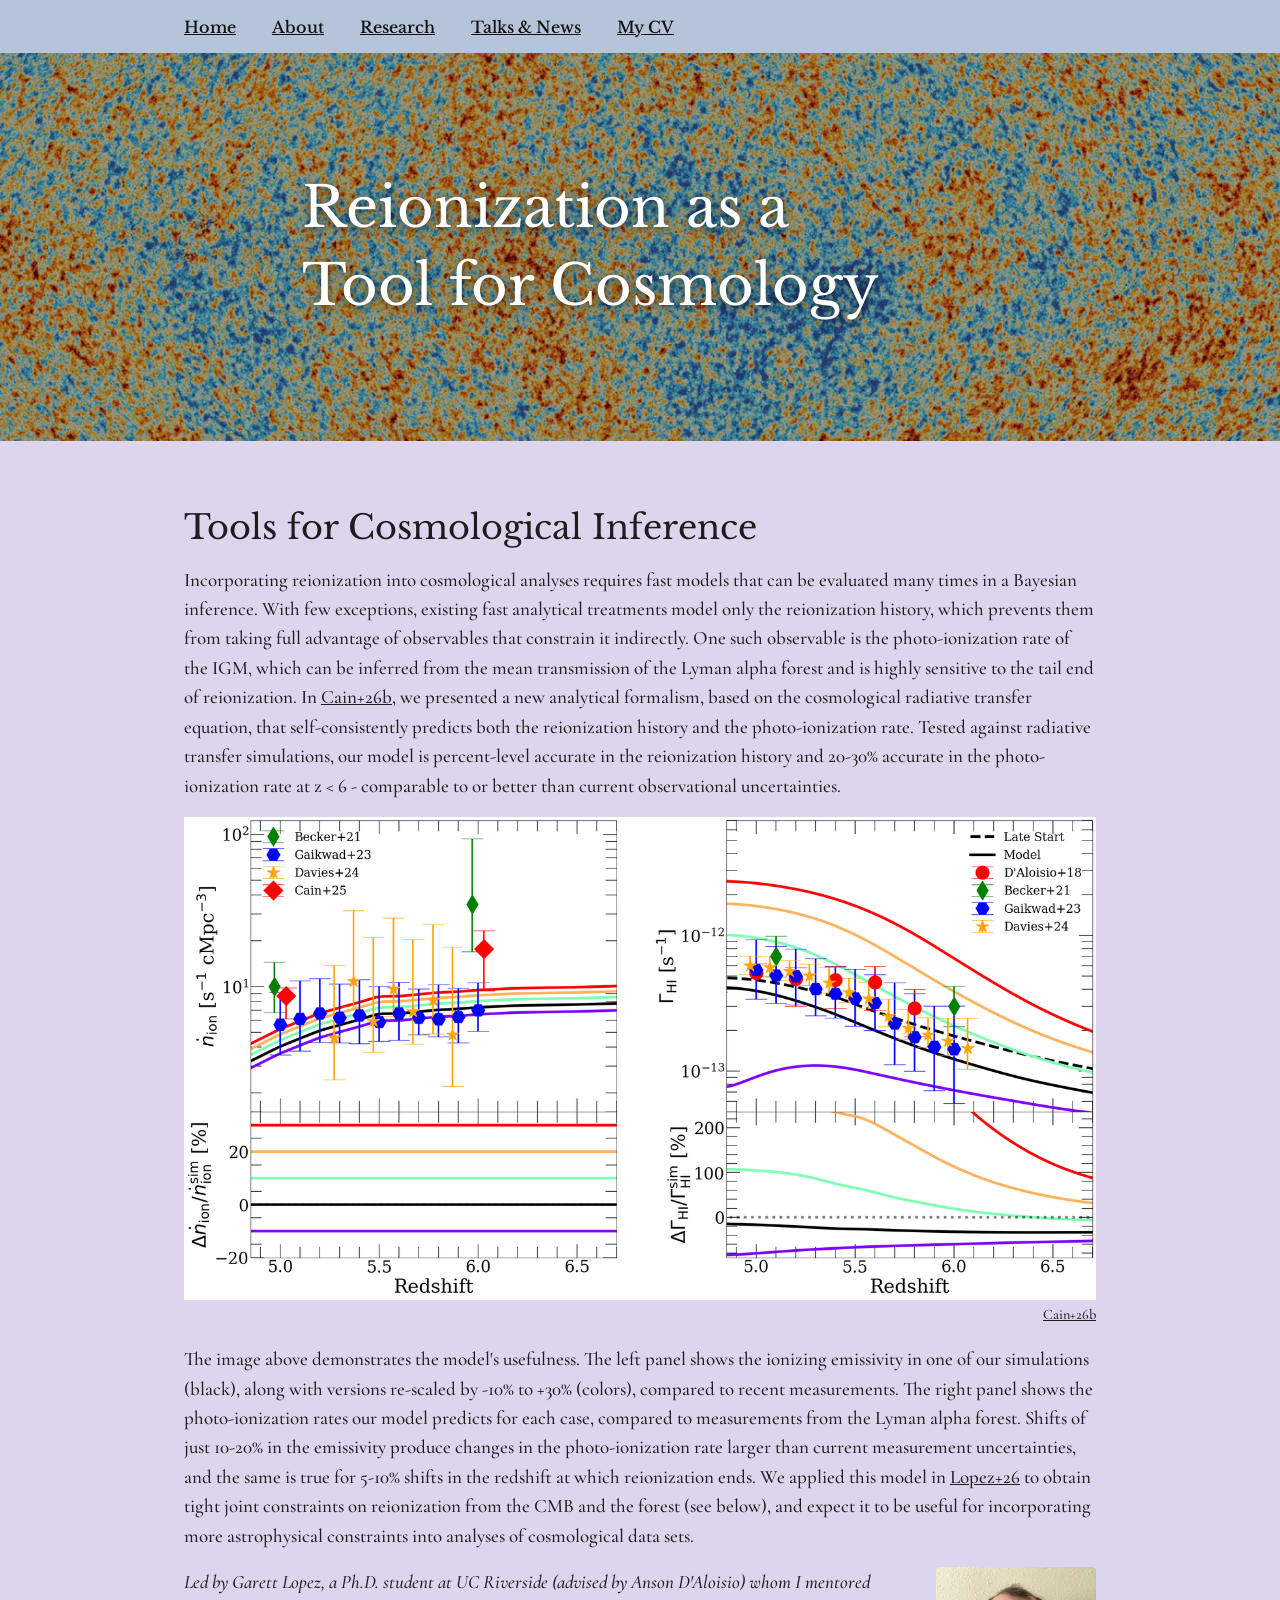
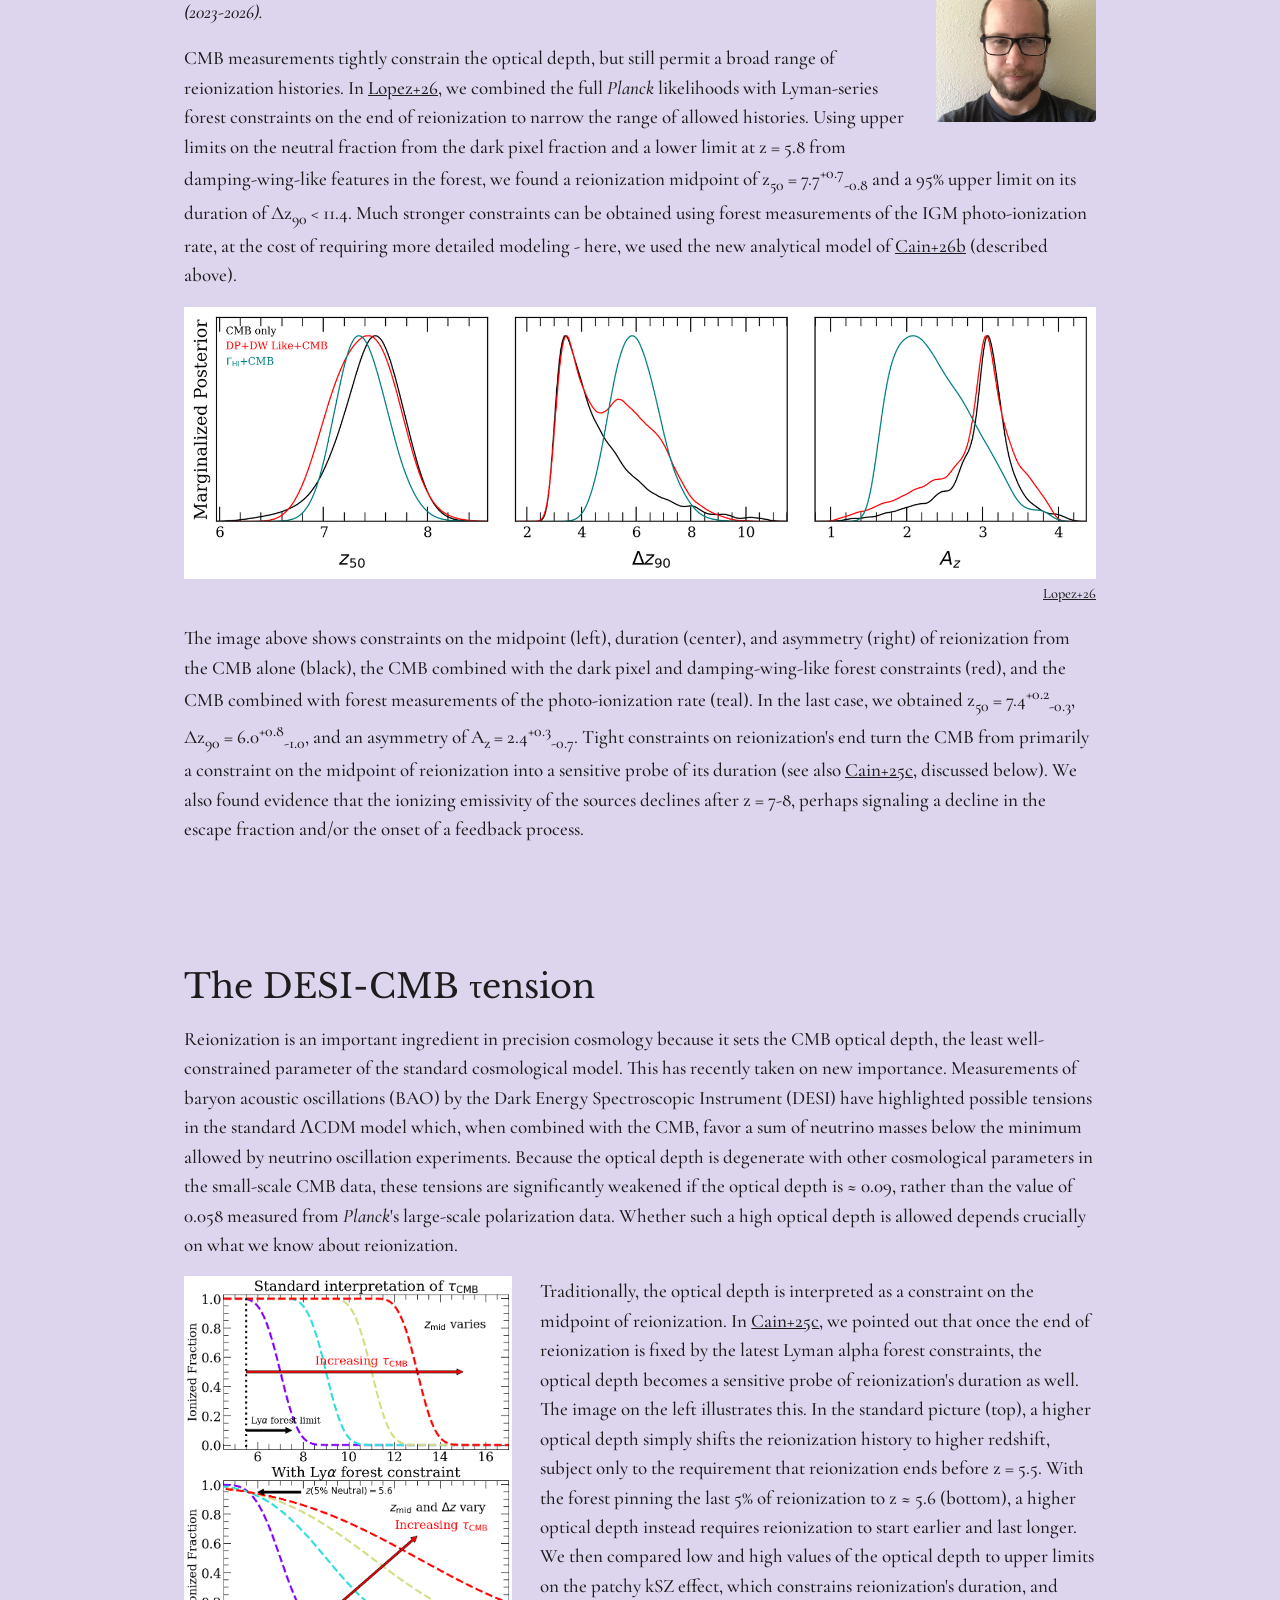
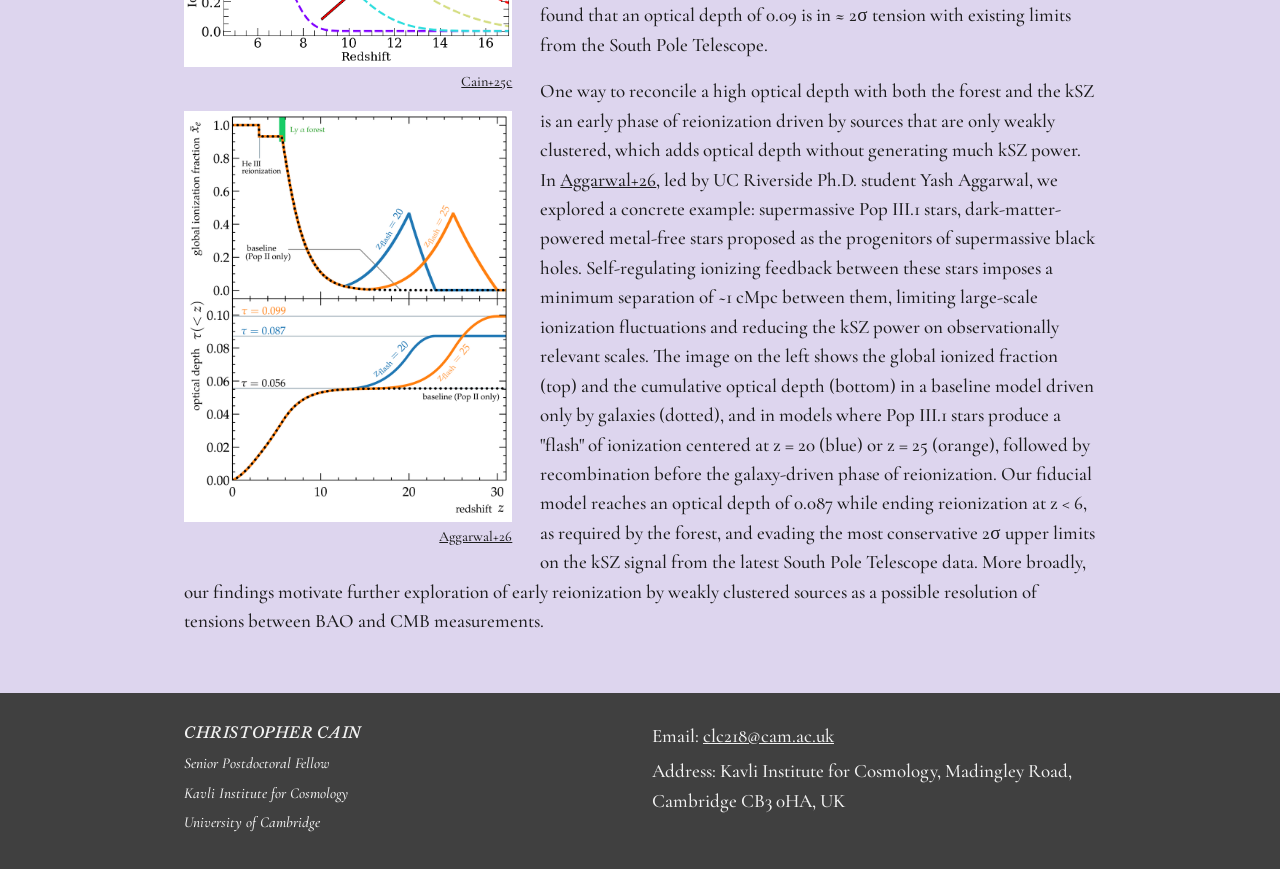
==== commit 039377ba: "Add Garett Lopez and Hurum Tohfa photos and lead notes; describe Tohfa+26 Co-Authored-By: Claude Opu" ====
--- a/cosmology.html
+++ b/cosmology.html
@@ -41,7 +41,9 @@
         </figure>
         <p>The image above demonstrates the model's usefulness. The left panel shows the ionizing emissivity in one of our simulations (black), along with versions re-scaled by -10% to +30% (colors), compared to recent measurements. The right panel shows the photo-ionization rates our model predicts for each case, compared to measurements from the Lyman alpha forest. Shifts of just 10-20% in the emissivity produce changes in the photo-ionization rate larger than current measurement uncertainties, and the same is true for 5-10% shifts in the redshift at which reionization ends. We applied this model in <a href="https://arxiv.org/abs/2610.28765">Lopez+26</a> to obtain tight joint constraints on reionization from the CMB and the forest (see below), and expect it to be useful for incorporating more astrophysical constraints into analyses of cosmological data sets.</p>
 
-        <p>CMB measurements tightly constrain the optical depth, but still permit a broad range of reionization histories. In <a href="https://arxiv.org/abs/2610.28765">Lopez+26</a>, led by UC Riverside Ph.D. student Garett Lopez, we combined the full <i>Planck</i> likelihoods with Lyman-series forest constraints on the end of reionization to narrow the range of allowed histories. Using upper limits on the neutral fraction from the dark pixel fraction and a lower limit at z = 5.8 from damping-wing-like features in the forest, we found a reionization midpoint of z<sub>50</sub> = 7.7<sup>+0.7</sup><sub>-0.8</sub> and a 95% upper limit on its duration of &Delta;z<sub>90</sub> &lt; 11.4. Much stronger constraints can be obtained using forest measurements of the IGM photo-ionization rate, at the cost of requiring more detailed modeling - here, we used the new analytical model of <a href="https://arxiv.org/abs/2606.19449">Cain+26b</a> (described above).</p>
+        <img class="student-photo" src="images/students/garett-lopez.jpg" alt="Garett Lopez">
+        <p class="student-note" style="clear: left;">Led by Garett Lopez, a Ph.D. student at UC Riverside (advised by Anson D'Aloisio) whom I mentored (2023-2026).</p>
+        <p>CMB measurements tightly constrain the optical depth, but still permit a broad range of reionization histories. In <a href="https://arxiv.org/abs/2610.28765">Lopez+26</a>, we combined the full <i>Planck</i> likelihoods with Lyman-series forest constraints on the end of reionization to narrow the range of allowed histories. Using upper limits on the neutral fraction from the dark pixel fraction and a lower limit at z = 5.8 from damping-wing-like features in the forest, we found a reionization midpoint of z<sub>50</sub> = 7.7<sup>+0.7</sup><sub>-0.8</sub> and a 95% upper limit on its duration of &Delta;z<sub>90</sub> &lt; 11.4. Much stronger constraints can be obtained using forest measurements of the IGM photo-ionization rate, at the cost of requiring more detailed modeling - here, we used the new analytical model of <a href="https://arxiv.org/abs/2606.19449">Cain+26b</a> (described above).</p>
         <figure class="wide">
           <a href="images/cmb_forest_reion_constraints_lopez26.png"><img src="images/cmb_forest_reion_constraints_lopez26.png" alt="Posterior distributions of the midpoint, duration, and asymmetry of reionization from CMB-only and joint CMB-forest analyses"></a>
           <figcaption><a href="https://arxiv.org/abs/2610.28765">Lopez+26</a></figcaption>
--- a/css/style.css
+++ b/css/style.css
@@ -15,6 +15,7 @@
   --igm-bg:        #e9c58c;
   --obs-bg:        #c8e5f0;
   --cosmo-bg:      #ddd5ee;  /* lavender */
+  --students-bg:   #d5e8cf;  /* light green */
 
   --text:          #1d1d1d;
   --footer-text:   #f2f2f2;
@@ -169,6 +170,15 @@
   background-image: linear-gradient(rgba(0, 0, 0, 0.35), rgba(0, 0, 0, 0.35)), url("../images/banner-cosmology.jpg");
 }
 .banner-cosmo h1 { padding-left: 118px; }
+.banner-students {
+  min-height: 388px;
+  background-image: linear-gradient(rgba(0, 0, 0, 0.3), rgba(0, 0, 0, 0.3)), url("../images/banner-students.jpg");
+}
+.banner-students h1 { padding-left: 118px; }
+
+/* Student-led projects: who led the work, and (optionally) their photo */
+.student-note { font-style: italic; }
+.student-photo { float: right; width: 160px; margin: 0 0 12px 24px; border-radius: 4px; }
 
 /* ---------- Section background colors ---------- */
 .bg-about    { background: var(--about-bg); }
@@ -178,6 +188,7 @@
 .bg-igm      { background: var(--igm-bg); }
 .bg-obs      { background: var(--obs-bg); }
 .bg-cosmo    { background: var(--cosmo-bg); }
+.bg-students { background: var(--students-bg); }
 
 /* ---------- About me ---------- */
 .about-grid {
@@ -295,8 +306,8 @@
   .hero-box { padding: 28px 24px 32px; }
   .hero-box h1 { font-size: 2.2rem; }
   .image-credit { margin-top: 40px; }
-  .banner-flexrt, .banner-igm, .banner-obs, .banner-cosmo { min-height: 220px; }
-  .banner h1, .banner-obs h1, .banner-cosmo h1 { font-size: 2rem; padding-left: 0; }
+  .banner-flexrt, .banner-igm, .banner-obs, .banner-cosmo, .banner-students { min-height: 220px; }
+  .banner h1, .banner-obs h1, .banner-cosmo h1, .banner-students h1 { font-size: 2rem; padding-left: 0; }
   .about-grid { grid-template-columns: 1fr; }
   .about-grid .portrait { margin: 0 auto; }
   figure.right, figure.left, figure.small, .figure-stack, .obs-grid, .obs-grid.stack {
@@ -306,6 +317,7 @@
     margin-right: 0;
   }
   .obs-grid { margin-bottom: 18px; }
+  .student-photo { width: 110px; margin-left: 16px; }
   .talks-table, .talks-table tbody, .talks-table tr, .talks-table td { display: block; width: 100%; }
   .talks-table thead { display: none; }
   .talks-table tr { border: 1px solid #333; margin-bottom: 10px; }
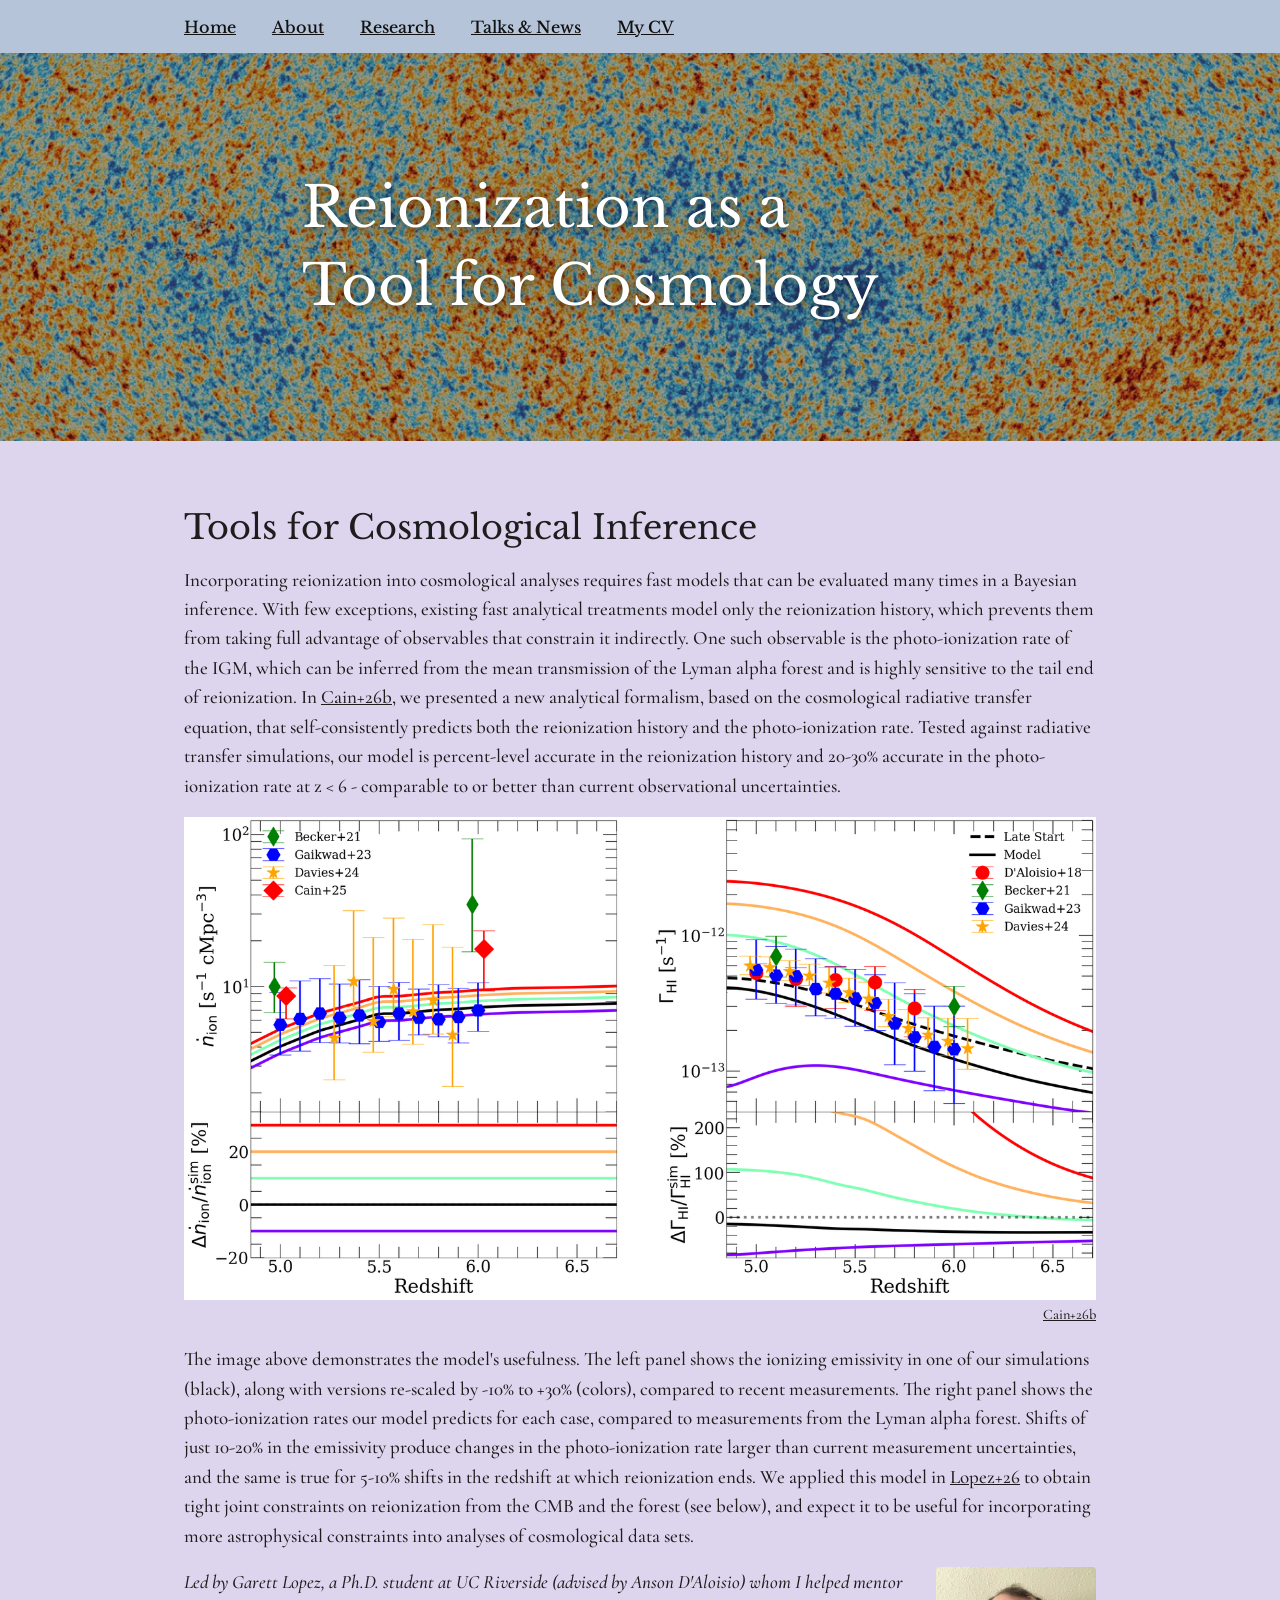
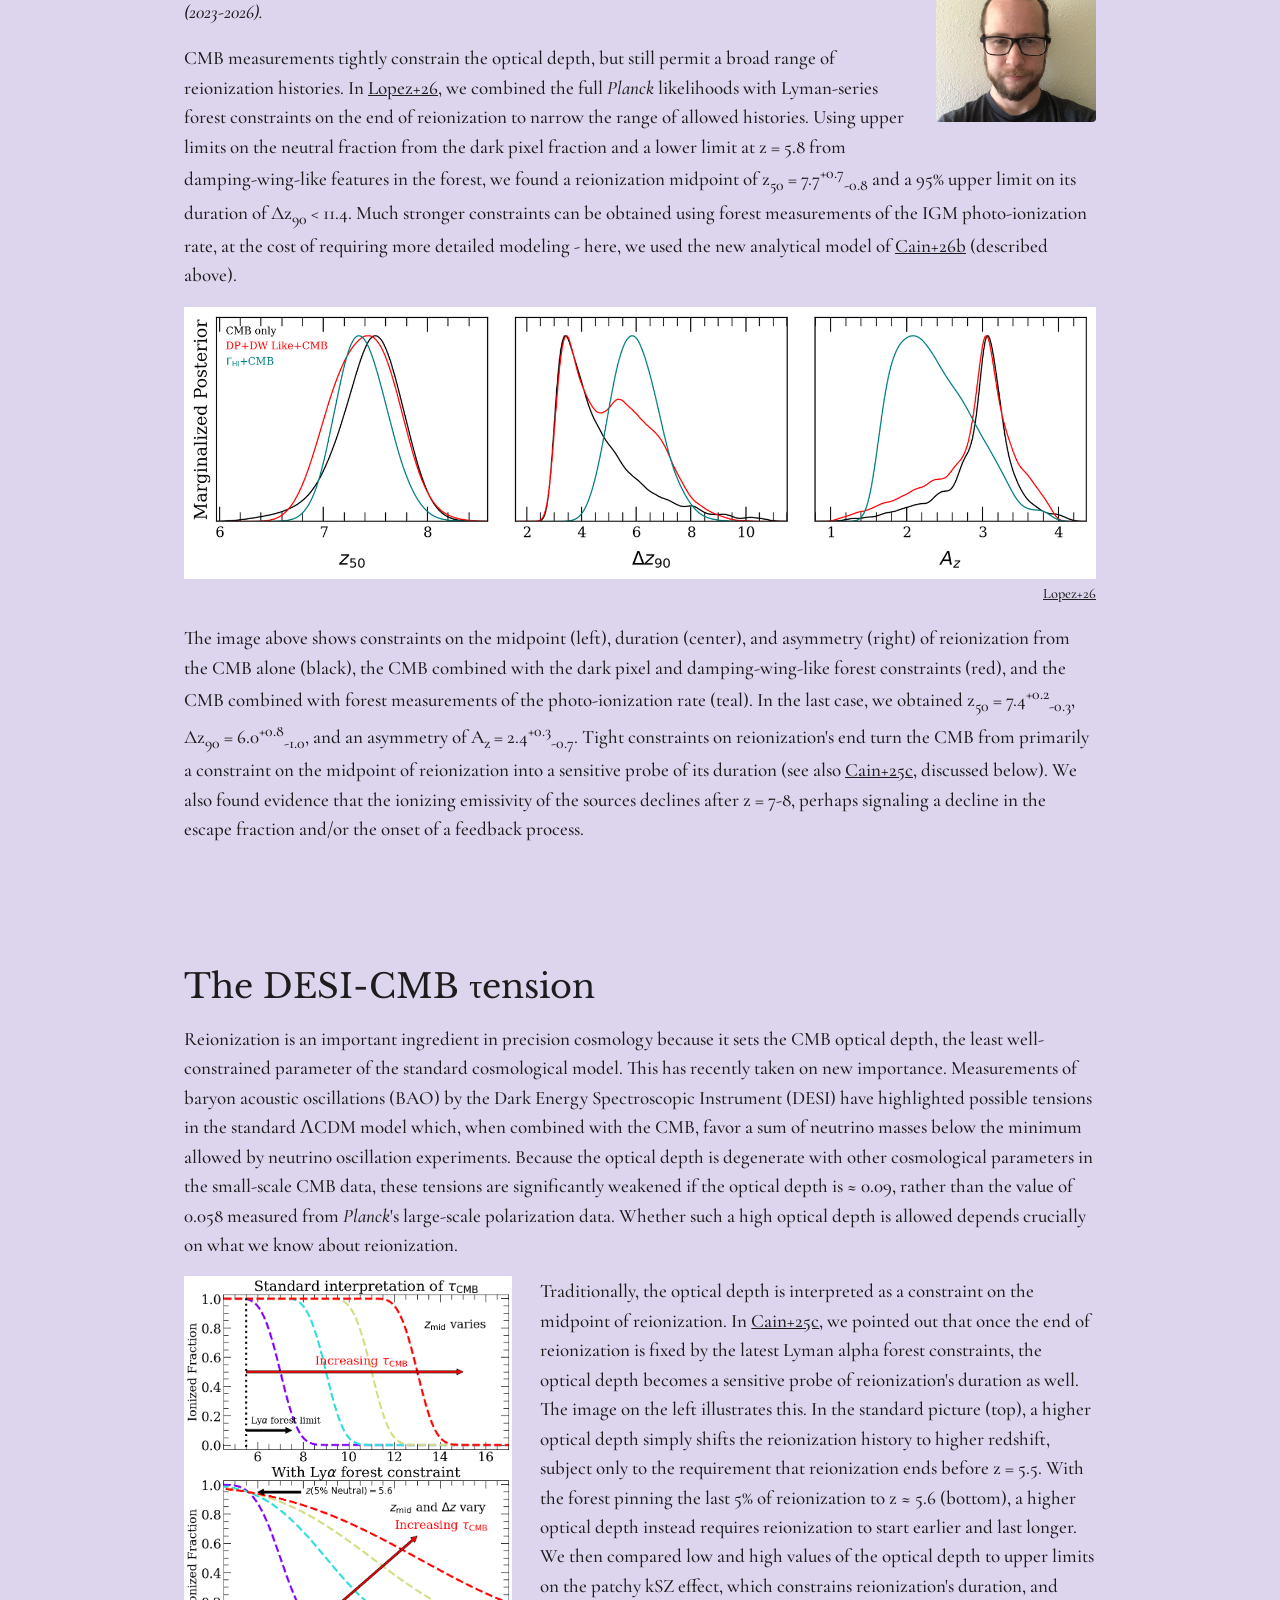
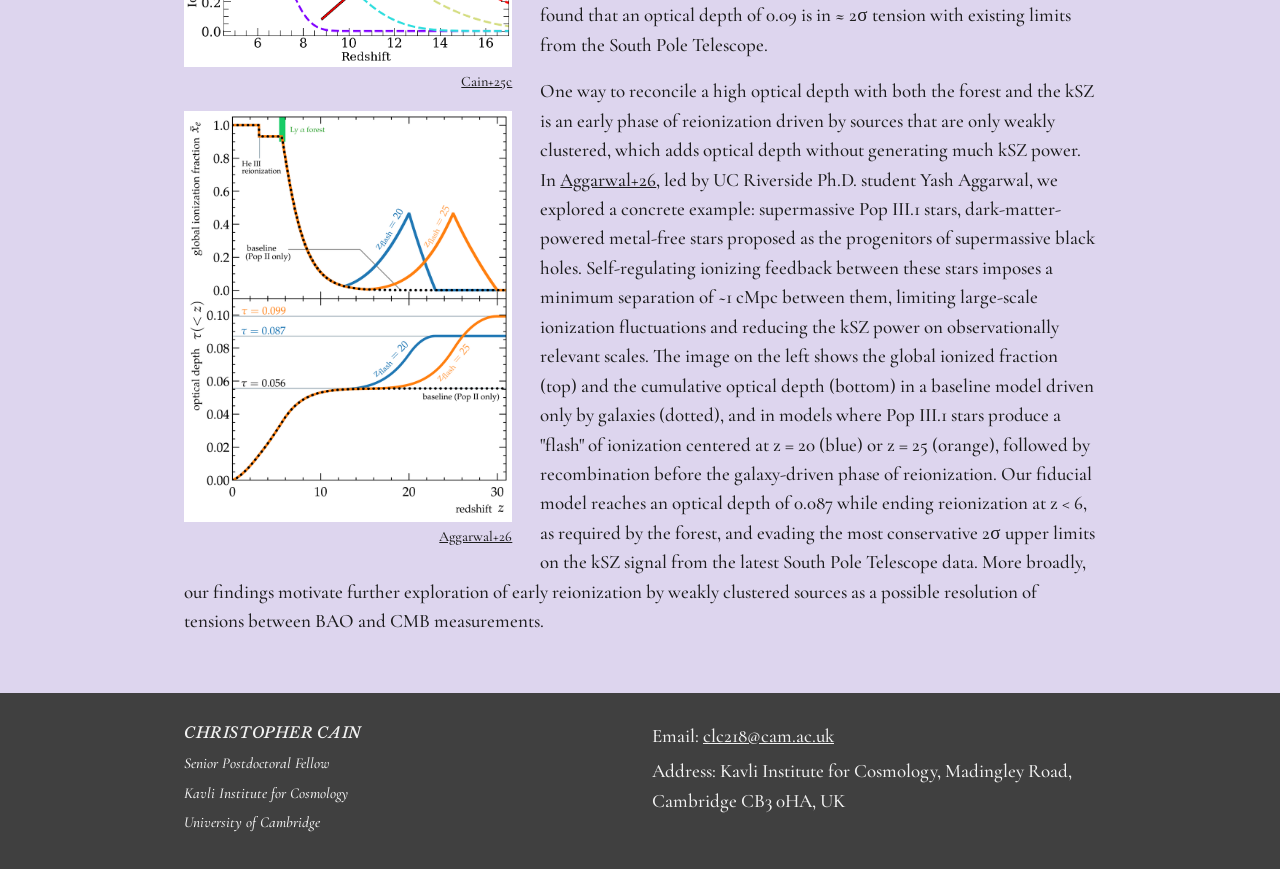
==== commit 71bffc49: "Say 'helped mentor' for grad students Lopez and Tohfa Co-Authored-By: Claude Opus 5.5 <noreply@anthr" ====
--- a/cosmology.html
+++ b/cosmology.html
@@ -42,7 +42,7 @@
         <p>The image above demonstrates the model's usefulness. The left panel shows the ionizing emissivity in one of our simulations (black), along with versions re-scaled by -10% to +30% (colors), compared to recent measurements. The right panel shows the photo-ionization rates our model predicts for each case, compared to measurements from the Lyman alpha forest. Shifts of just 10-20% in the emissivity produce changes in the photo-ionization rate larger than current measurement uncertainties, and the same is true for 5-10% shifts in the redshift at which reionization ends. We applied this model in <a href="https://arxiv.org/abs/2610.28765">Lopez+26</a> to obtain tight joint constraints on reionization from the CMB and the forest (see below), and expect it to be useful for incorporating more astrophysical constraints into analyses of cosmological data sets.</p>
 
         <img class="student-photo" src="images/students/garett-lopez.jpg" alt="Garett Lopez">
-        <p class="student-note" style="clear: left;">Led by Garett Lopez, a Ph.D. student at UC Riverside (advised by Anson D'Aloisio) whom I mentored (2023-2026).</p>
+        <p class="student-note" style="clear: left;">Led by Garett Lopez, a Ph.D. student at UC Riverside (advised by Anson D'Aloisio) whom I helped mentor (2023-2026).</p>
         <p>CMB measurements tightly constrain the optical depth, but still permit a broad range of reionization histories. In <a href="https://arxiv.org/abs/2610.28765">Lopez+26</a>, we combined the full <i>Planck</i> likelihoods with Lyman-series forest constraints on the end of reionization to narrow the range of allowed histories. Using upper limits on the neutral fraction from the dark pixel fraction and a lower limit at z = 5.8 from damping-wing-like features in the forest, we found a reionization midpoint of z<sub>50</sub> = 7.7<sup>+0.7</sup><sub>-0.8</sub> and a 95% upper limit on its duration of &Delta;z<sub>90</sub> &lt; 11.4. Much stronger constraints can be obtained using forest measurements of the IGM photo-ionization rate, at the cost of requiring more detailed modeling - here, we used the new analytical model of <a href="https://arxiv.org/abs/2606.19449">Cain+26b</a> (described above).</p>
         <figure class="wide">
           <a href="images/cmb_forest_reion_constraints_lopez26.png"><img src="images/cmb_forest_reion_constraints_lopez26.png" alt="Posterior distributions of the midpoint, duration, and asymmetry of reionization from CMB-only and joint CMB-forest analyses"></a>
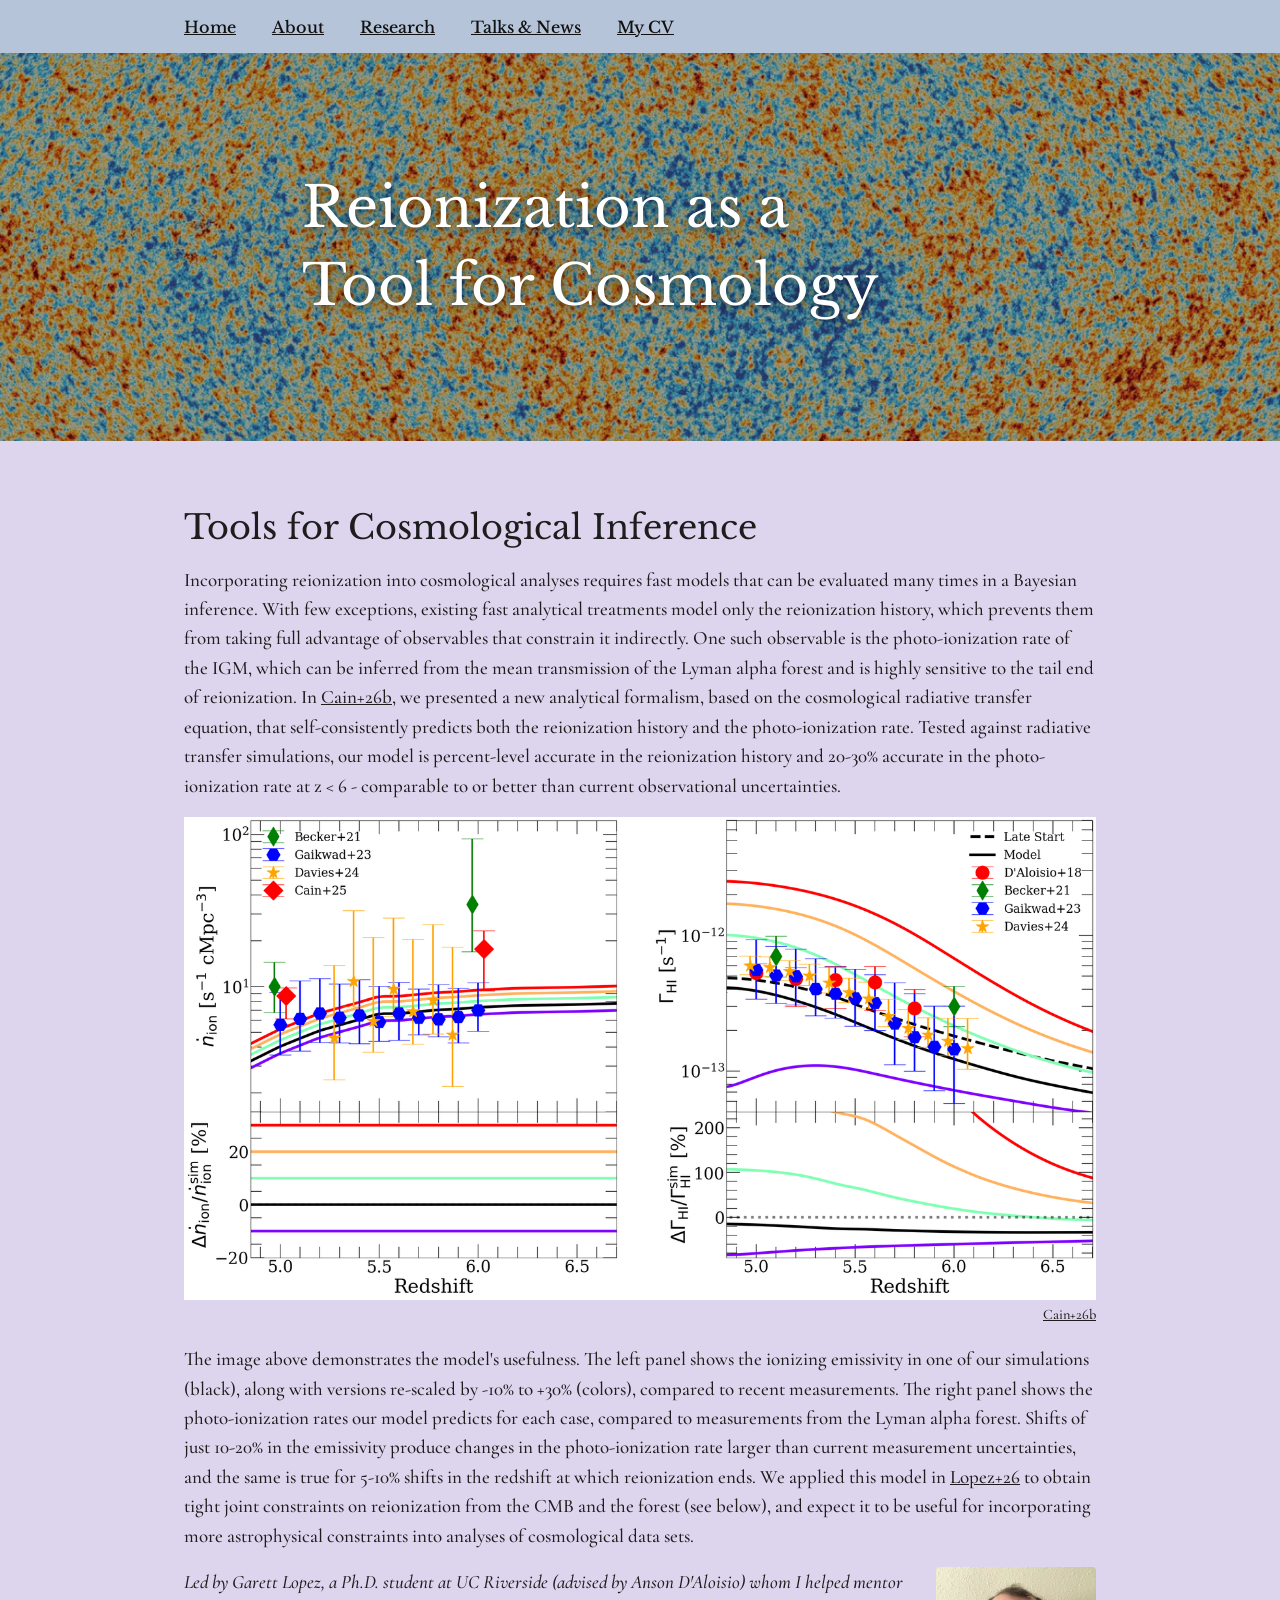
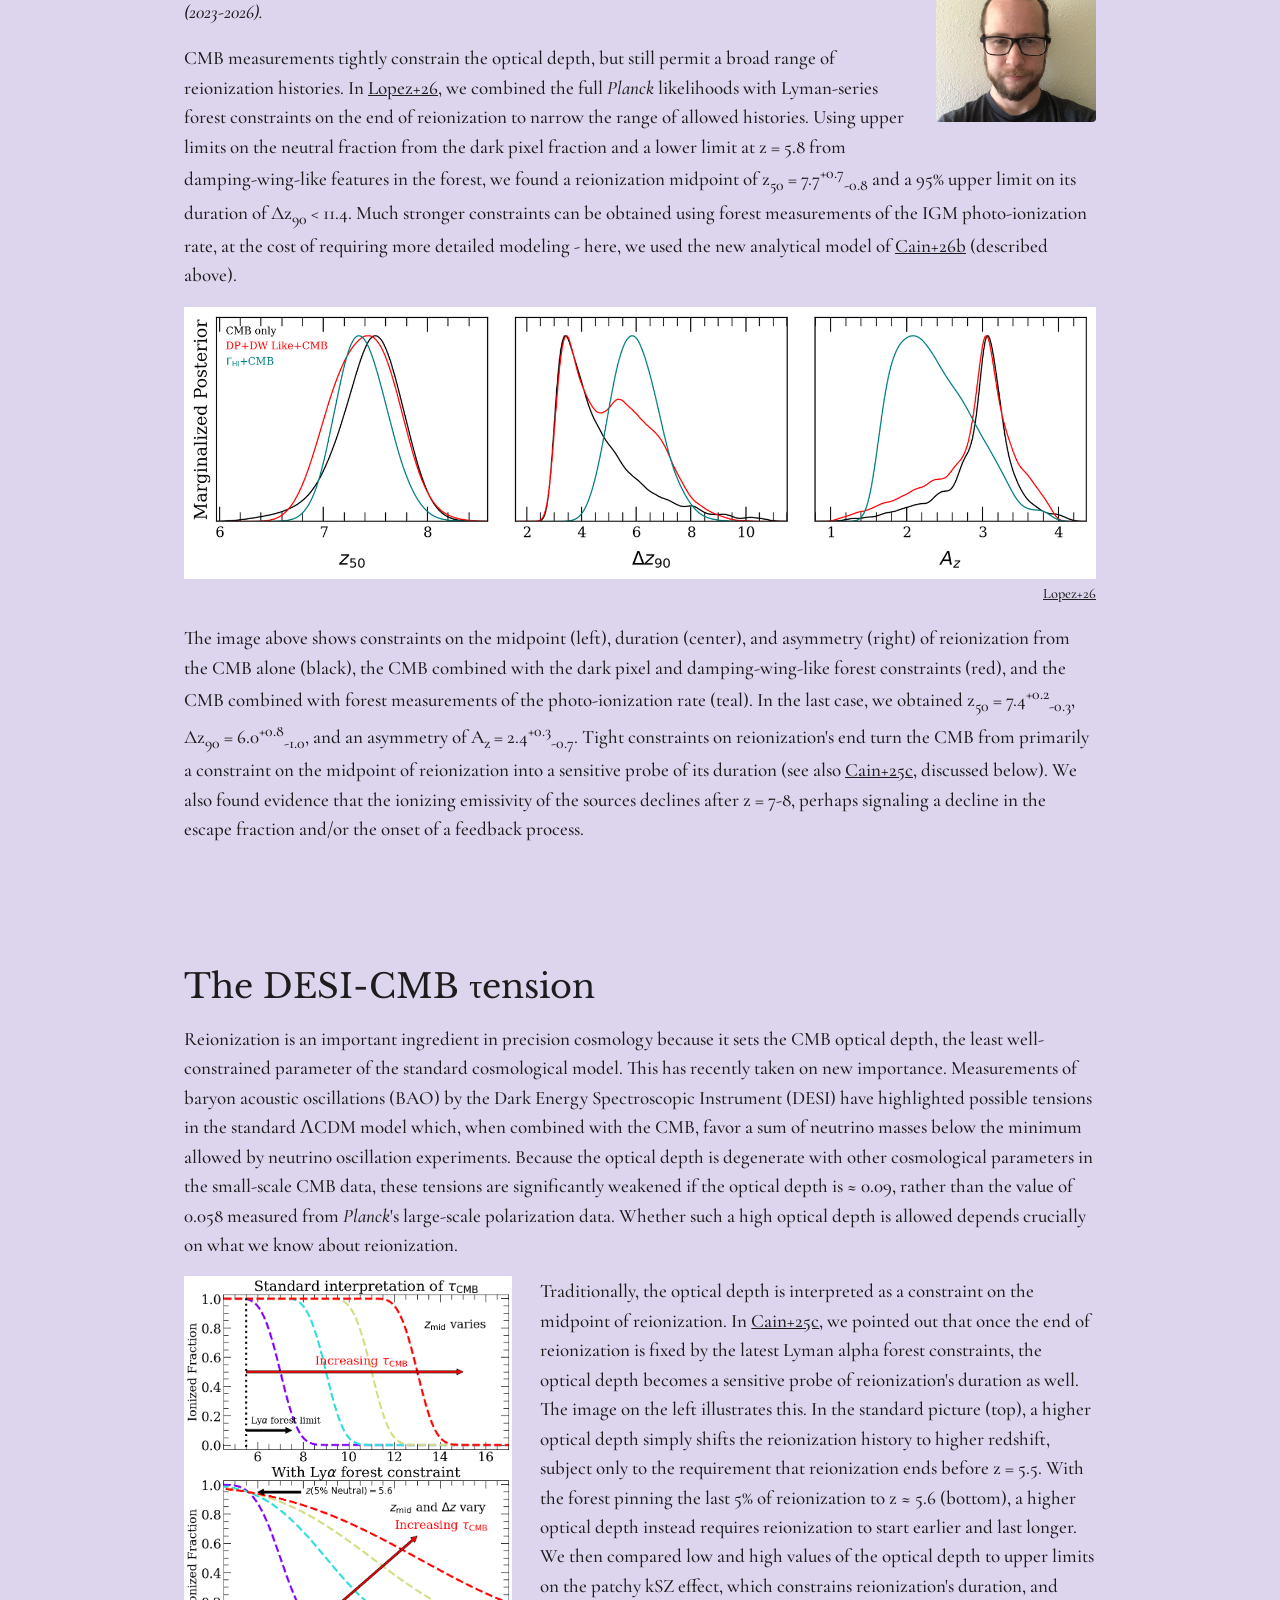
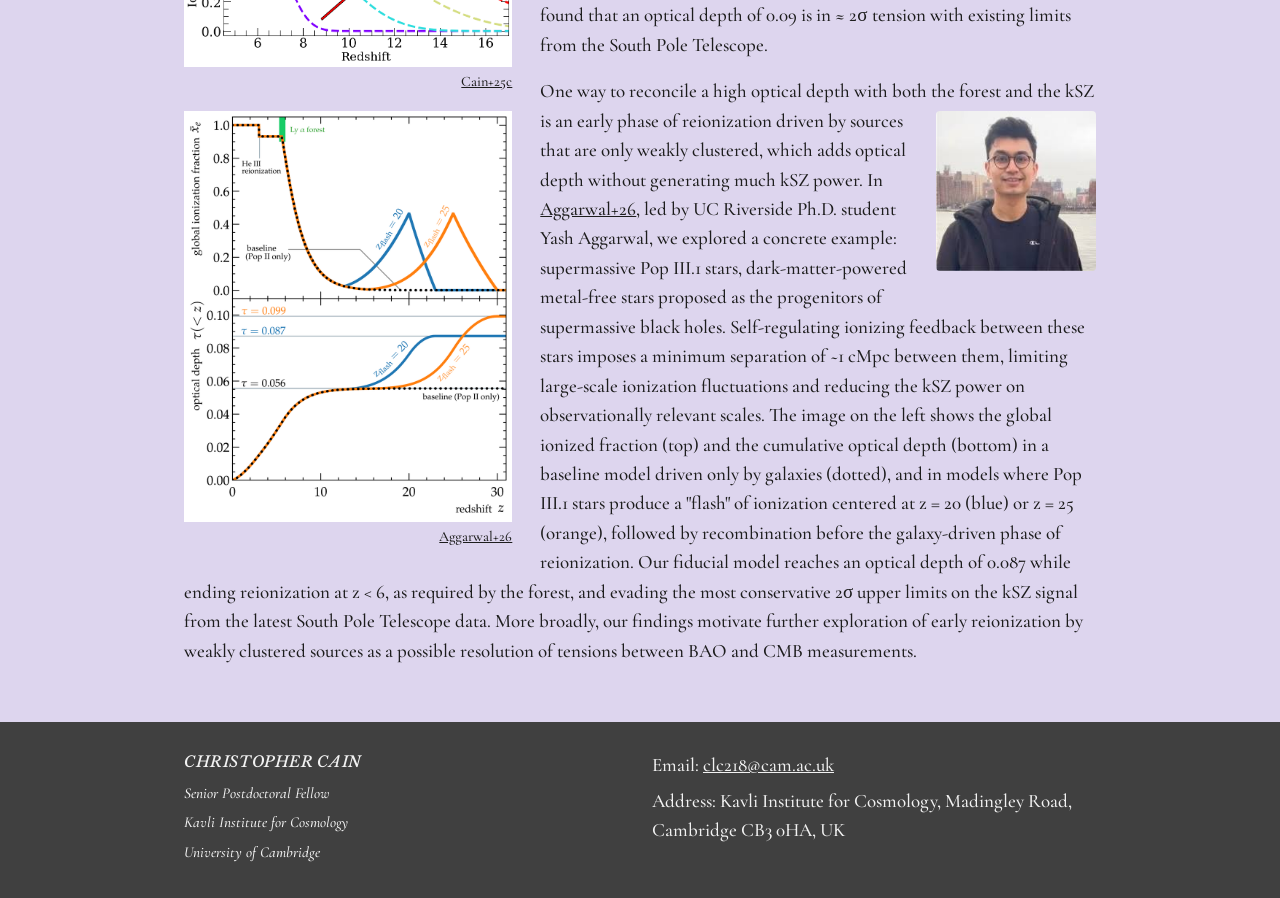
==== commit c7b201af: "Add Yash Aggarwal photo; banner grid now 5x2 with ten students Co-Authored-By: Claude Opus 5.5 <nore" ====
--- a/cosmology.html
+++ b/cosmology.html
@@ -62,6 +62,7 @@
         </figure>
         <p>Traditionally, the optical depth is interpreted as a constraint on the midpoint of reionization. In <a href="https://arxiv.org/abs/2505.15899">Cain+25c</a>, we pointed out that once the end of reionization is fixed by the latest Lyman alpha forest constraints, the optical depth becomes a sensitive probe of reionization's duration as well. The image on the left illustrates this. In the standard picture (top), a higher optical depth simply shifts the reionization history to higher redshift, subject only to the requirement that reionization ends before z = 5.5. With the forest pinning the last 5% of reionization to z &approx; 5.6 (bottom), a higher optical depth instead requires reionization to start earlier and last longer. We then compared low and high values of the optical depth to upper limits on the patchy kSZ effect, which constrains reionization's duration, and found that an optical depth of 0.09 is in &approx; 2&sigma; tension with existing limits from the South Pole Telescope.</p>
 
+        <img class="student-photo" src="images/students/yash-aggarwal.jpg" alt="Yash Aggarwal" style="clear: left;">
         <figure class="left small" style="clear: left;">
           <a href="images/popIII_flash_history_aggarwal26.png"><img src="images/popIII_flash_history_aggarwal26.png" alt="Reionization histories and cumulative optical depth with and without an early Pop III.1 flash ionization phase"></a>
           <figcaption><a href="https://arxiv.org/abs/2606.19459">Aggarwal+26</a></figcaption>
--- a/css/style.css
+++ b/css/style.css
@@ -175,6 +175,26 @@
   background-image: linear-gradient(rgba(0, 0, 0, 0.3), rgba(0, 0, 0, 0.3)), url("../images/banner-students.jpg");
 }
 .banner-students h1 { padding-left: 118px; }
+.banner-students { position: relative; }
+.banner-students > .container { position: relative; z-index: 1; }  /* keep the title above the fade */
+.banner-students::after {  /* dark fade from the simulation image into the photo grid */
+  content: "";
+  position: absolute;
+  top: 0; right: 0; bottom: 0;
+  width: 760px;
+  background: linear-gradient(to right, rgba(8, 10, 20, 0), rgba(8, 10, 20, 0.85) 220px);
+}
+.banner-faces {
+  position: absolute;
+  top: 10px; right: 10px; bottom: 10px;
+  z-index: 1;
+  aspect-ratio: 524 / 368;  /* 5 x 2 grid of portrait tiles */
+  display: grid;
+  grid-template-columns: repeat(5, 1fr);
+  grid-template-rows: repeat(2, 1fr);
+  gap: 6px;
+}
+.banner-faces img { width: 100%; height: 100%; min-height: 0; object-fit: cover; object-position: 50% 20%; border-radius: 6px; }
 
 /* Student-led projects: who led the work, and (optionally) their photo */
 .student-note { font-style: italic; }
@@ -299,6 +319,10 @@
 .site-footer .affil p { font-style: italic; font-size: 0.95rem; }
 
 /* ---------- Phones and narrow screens ---------- */
+@media (max-width: 1240px) {
+  .banner-faces, .banner-students::after { display: none; }
+}
+
 @media (max-width: 720px) {
   body { font-size: 18px; }
   .site-nav ul { gap: 6px 20px; justify-content: center; }
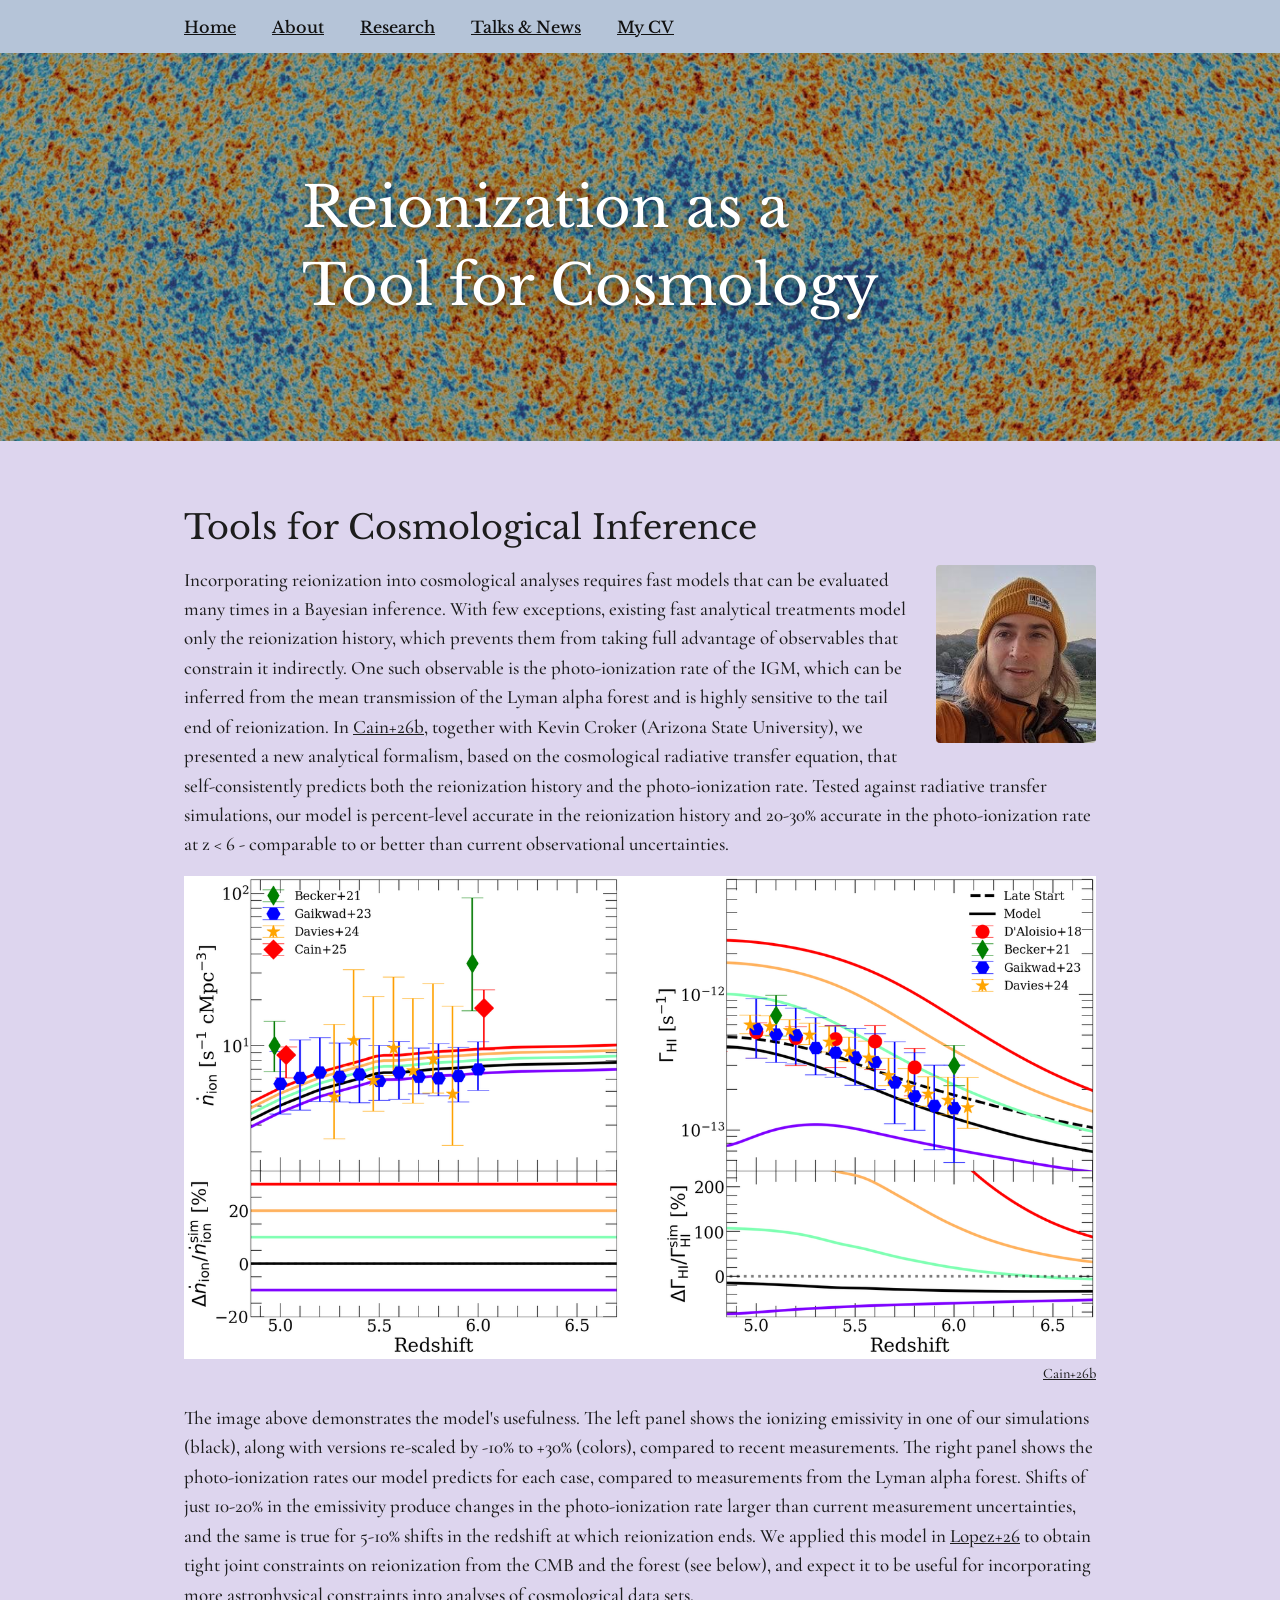
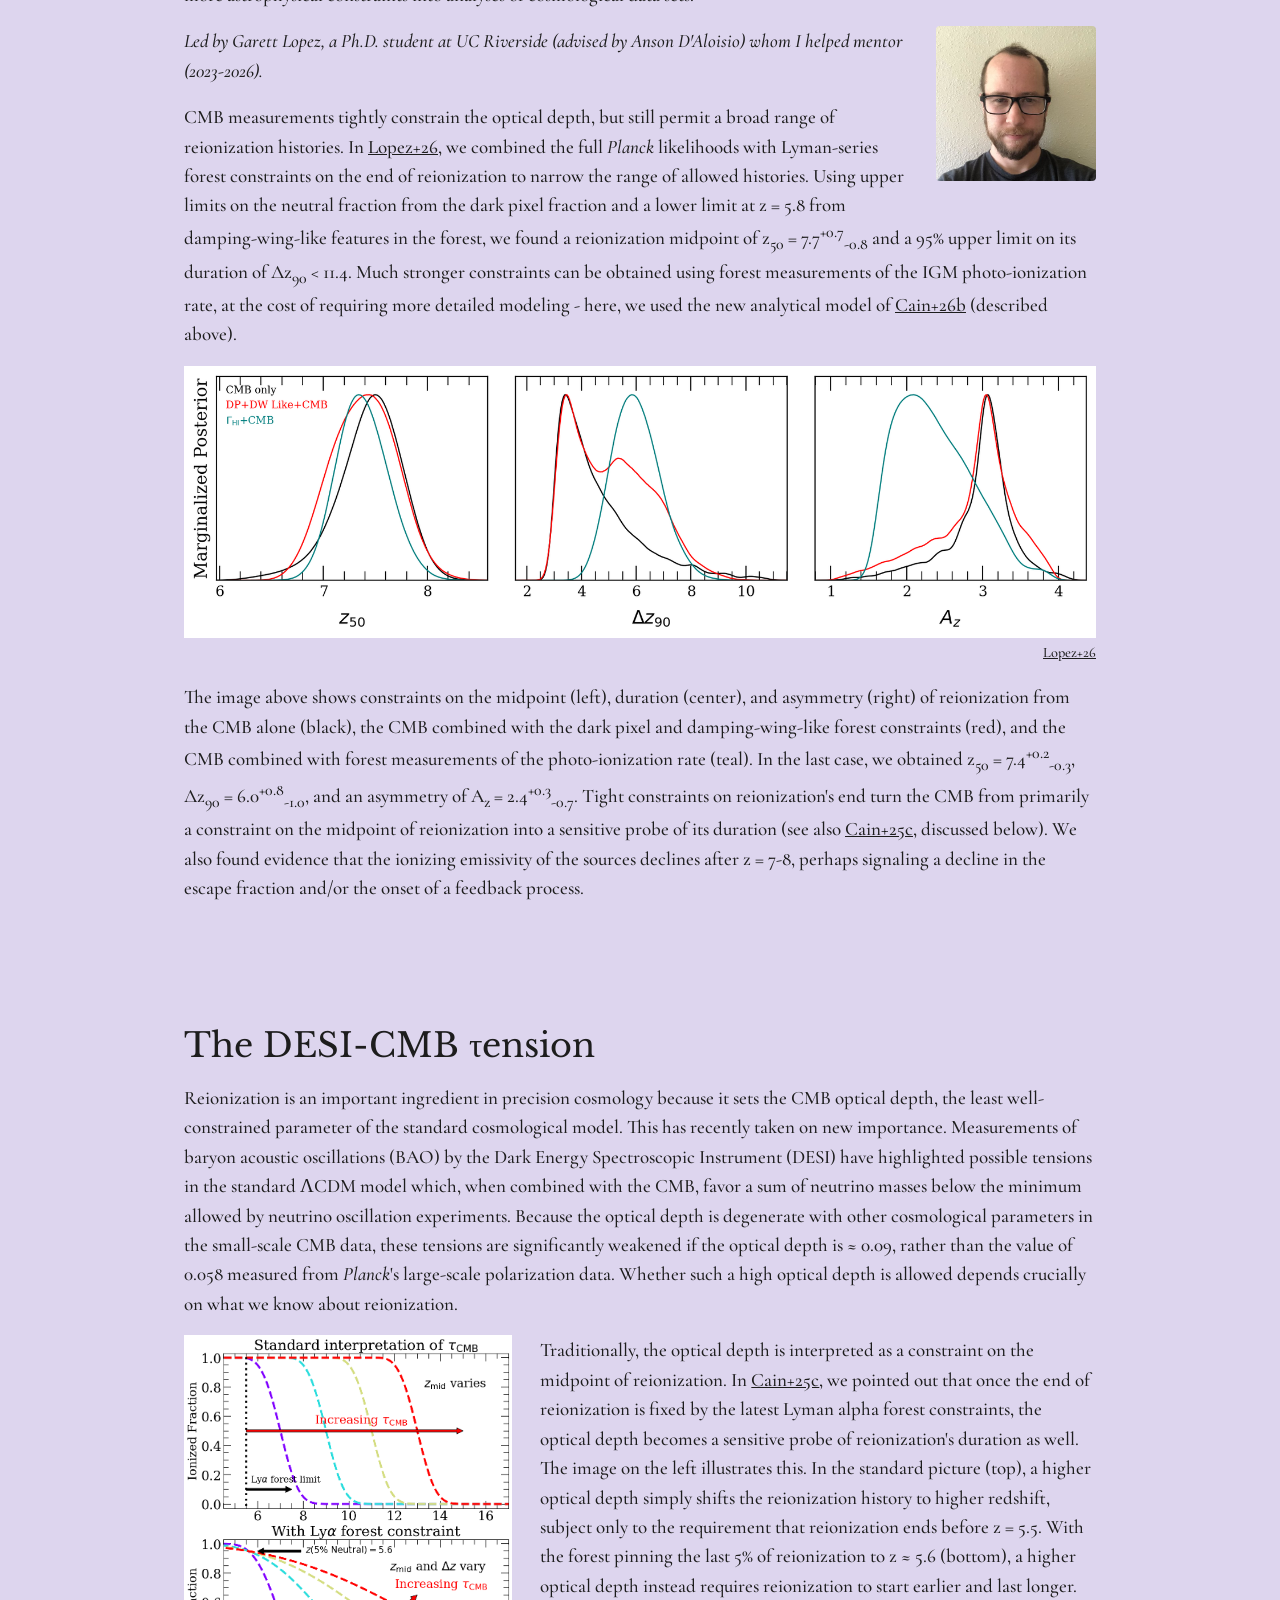
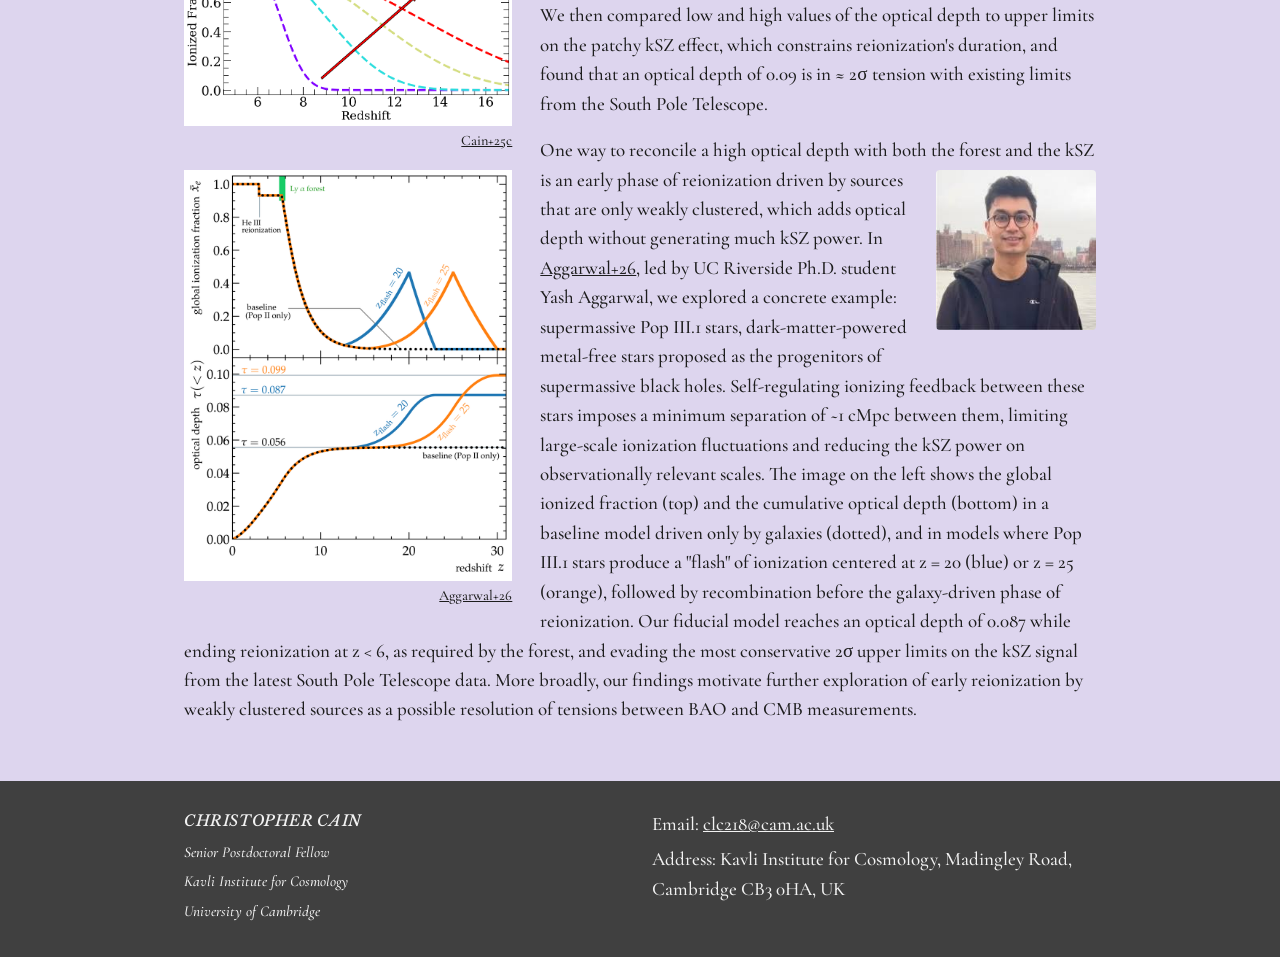
==== commit ee038bac: "Add Kevin Croker photo and mention to Cain+26b discussion Co-Authored-By: Claude Opus 5.5 <noreply@a" ====
--- a/cosmology.html
+++ b/cosmology.html
@@ -34,7 +34,8 @@
     <section id="inference">
       <div class="container">
         <h1>Tools for Cosmological Inference</h1>
-        <p>Incorporating reionization into cosmological analyses requires fast models that can be evaluated many times in a Bayesian inference. With few exceptions, existing fast analytical treatments model only the reionization history, which prevents them from taking full advantage of observables that constrain it indirectly. One such observable is the photo-ionization rate of the IGM, which can be inferred from the mean transmission of the Lyman alpha forest and is highly sensitive to the tail end of reionization. In <a href="https://arxiv.org/abs/2606.19449">Cain+26b</a>, we presented a new analytical formalism, based on the cosmological radiative transfer equation, that self-consistently predicts both the reionization history and the photo-ionization rate. Tested against radiative transfer simulations, our model is percent-level accurate in the reionization history and 20-30% accurate in the photo-ionization rate at z &lt; 6 - comparable to or better than current observational uncertainties.</p>
+        <img class="student-photo" src="images/kevin-croker.jpg" alt="Kevin Croker">
+        <p>Incorporating reionization into cosmological analyses requires fast models that can be evaluated many times in a Bayesian inference. With few exceptions, existing fast analytical treatments model only the reionization history, which prevents them from taking full advantage of observables that constrain it indirectly. One such observable is the photo-ionization rate of the IGM, which can be inferred from the mean transmission of the Lyman alpha forest and is highly sensitive to the tail end of reionization. In <a href="https://arxiv.org/abs/2606.19449">Cain+26b</a>, together with Kevin Croker (Arizona State University), we presented a new analytical formalism, based on the cosmological radiative transfer equation, that self-consistently predicts both the reionization history and the photo-ionization rate. Tested against radiative transfer simulations, our model is percent-level accurate in the reionization history and 20-30% accurate in the photo-ionization rate at z &lt; 6 - comparable to or better than current observational uncertainties.</p>
         <figure class="wide">
           <a href="images/gamma_sensitivity_cain26b.png"><img src="images/gamma_sensitivity_cain26b.png" alt="Ionizing emissivity re-scalings and the corresponding photo-ionization rates predicted by the analytical model, compared to measurements"></a>
           <figcaption><a href="https://arxiv.org/abs/2606.19449">Cain+26b</a></figcaption>
--- a/css/style.css
+++ b/css/style.css
@@ -175,26 +175,6 @@
   background-image: linear-gradient(rgba(0, 0, 0, 0.3), rgba(0, 0, 0, 0.3)), url("../images/banner-students.jpg");
 }
 .banner-students h1 { padding-left: 118px; }
-.banner-students { position: relative; }
-.banner-students > .container { position: relative; z-index: 1; }  /* keep the title above the fade */
-.banner-students::after {  /* dark fade from the simulation image into the photo grid */
-  content: "";
-  position: absolute;
-  top: 0; right: 0; bottom: 0;
-  width: 760px;
-  background: linear-gradient(to right, rgba(8, 10, 20, 0), rgba(8, 10, 20, 0.85) 220px);
-}
-.banner-faces {
-  position: absolute;
-  top: 10px; right: 10px; bottom: 10px;
-  z-index: 1;
-  aspect-ratio: 524 / 368;  /* 5 x 2 grid of portrait tiles */
-  display: grid;
-  grid-template-columns: repeat(5, 1fr);
-  grid-template-rows: repeat(2, 1fr);
-  gap: 6px;
-}
-.banner-faces img { width: 100%; height: 100%; min-height: 0; object-fit: cover; object-position: 50% 20%; border-radius: 6px; }
 
 /* Student-led projects: who led the work, and (optionally) their photo */
 .student-note { font-style: italic; }
@@ -319,10 +299,6 @@
 .site-footer .affil p { font-style: italic; font-size: 0.95rem; }
 
 /* ---------- Phones and narrow screens ---------- */
-@media (max-width: 1240px) {
-  .banner-faces, .banner-students::after { display: none; }
-}
-
 @media (max-width: 720px) {
   body { font-size: 18px; }
   .site-nav ul { gap: 6px 20px; justify-content: center; }
